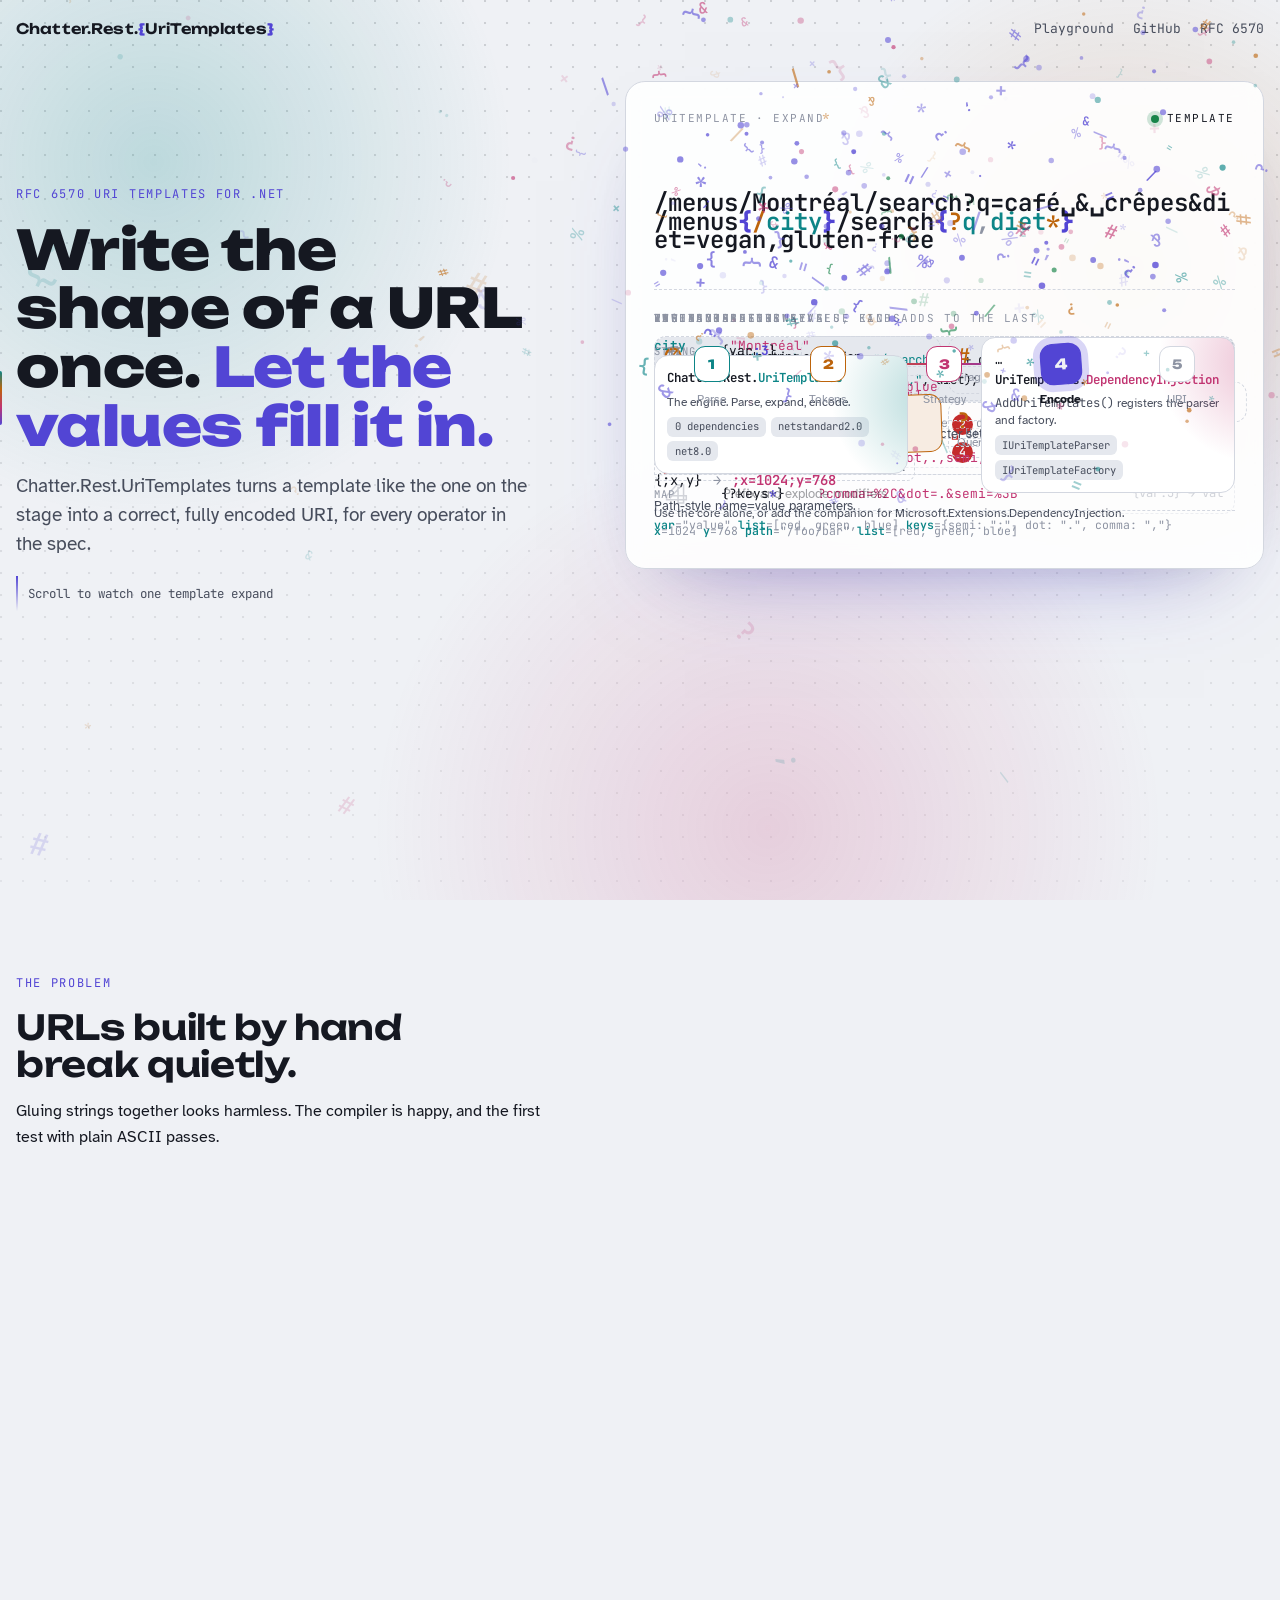
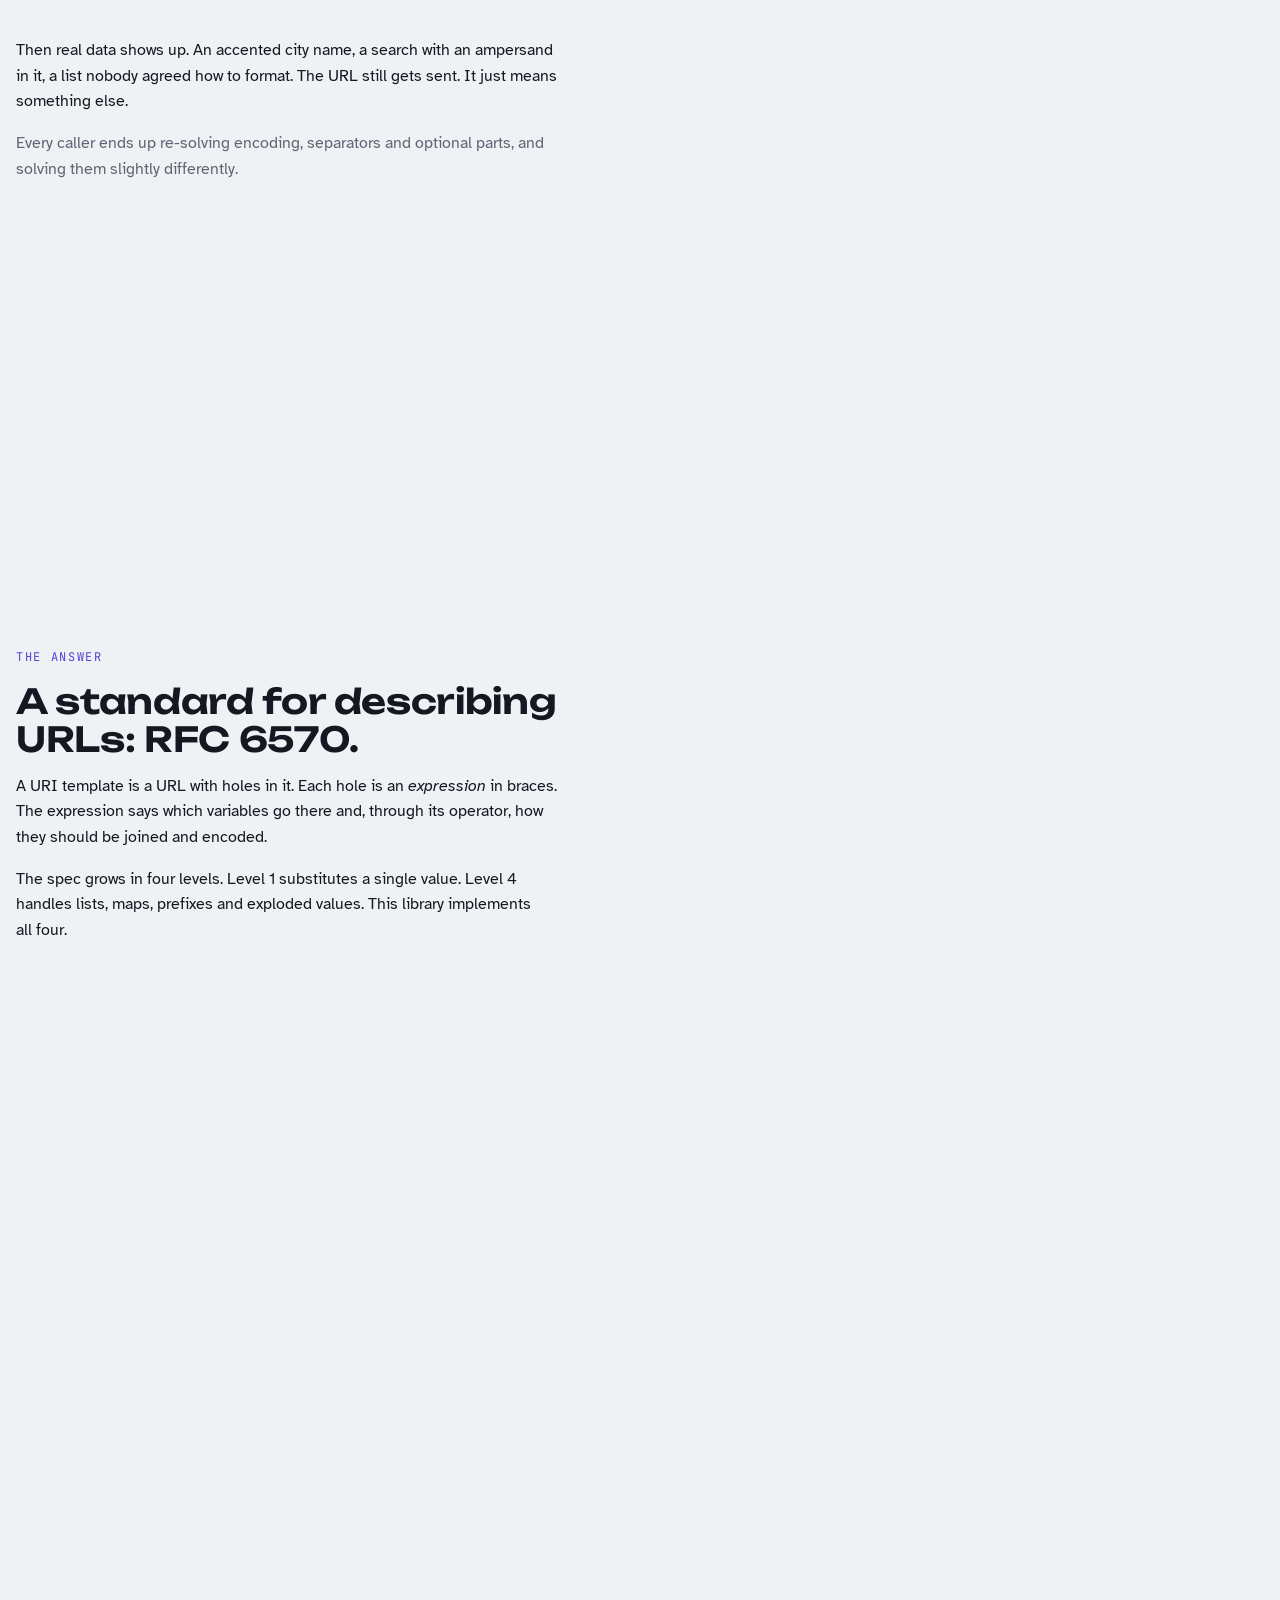
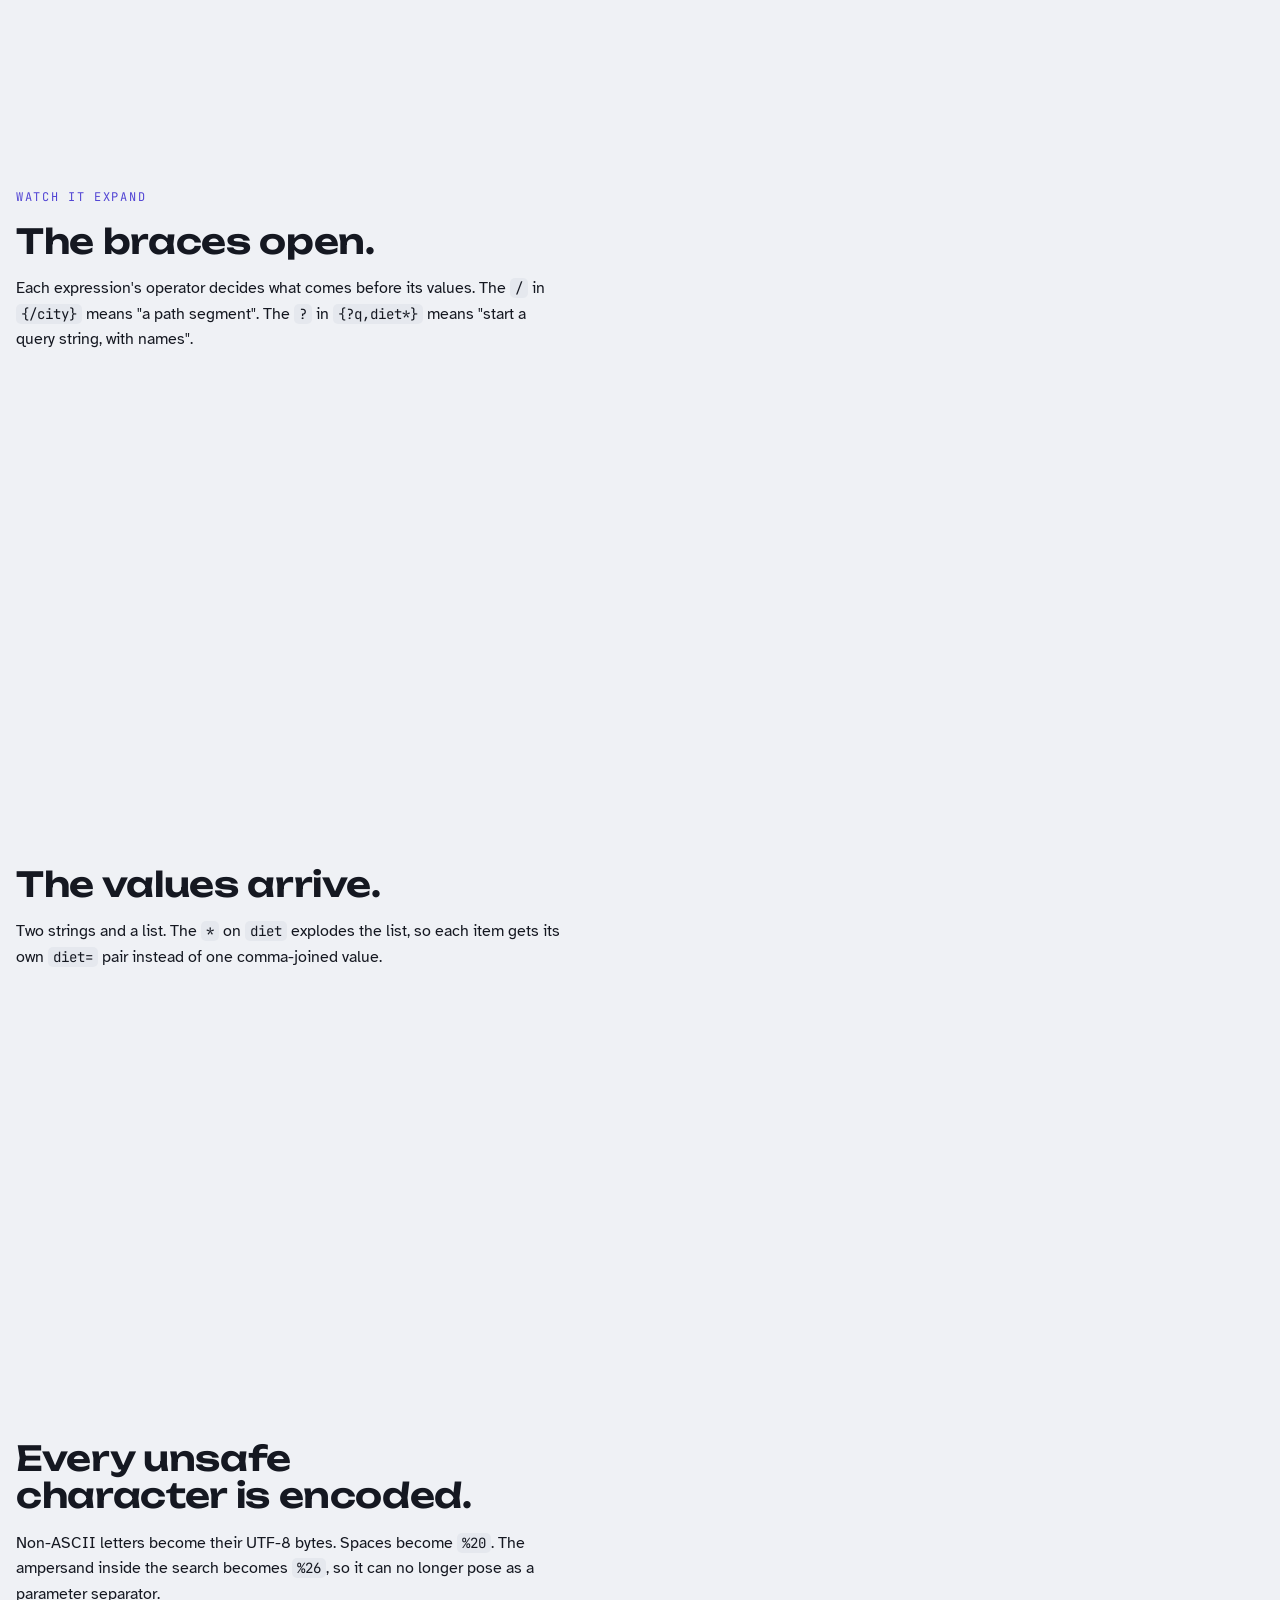
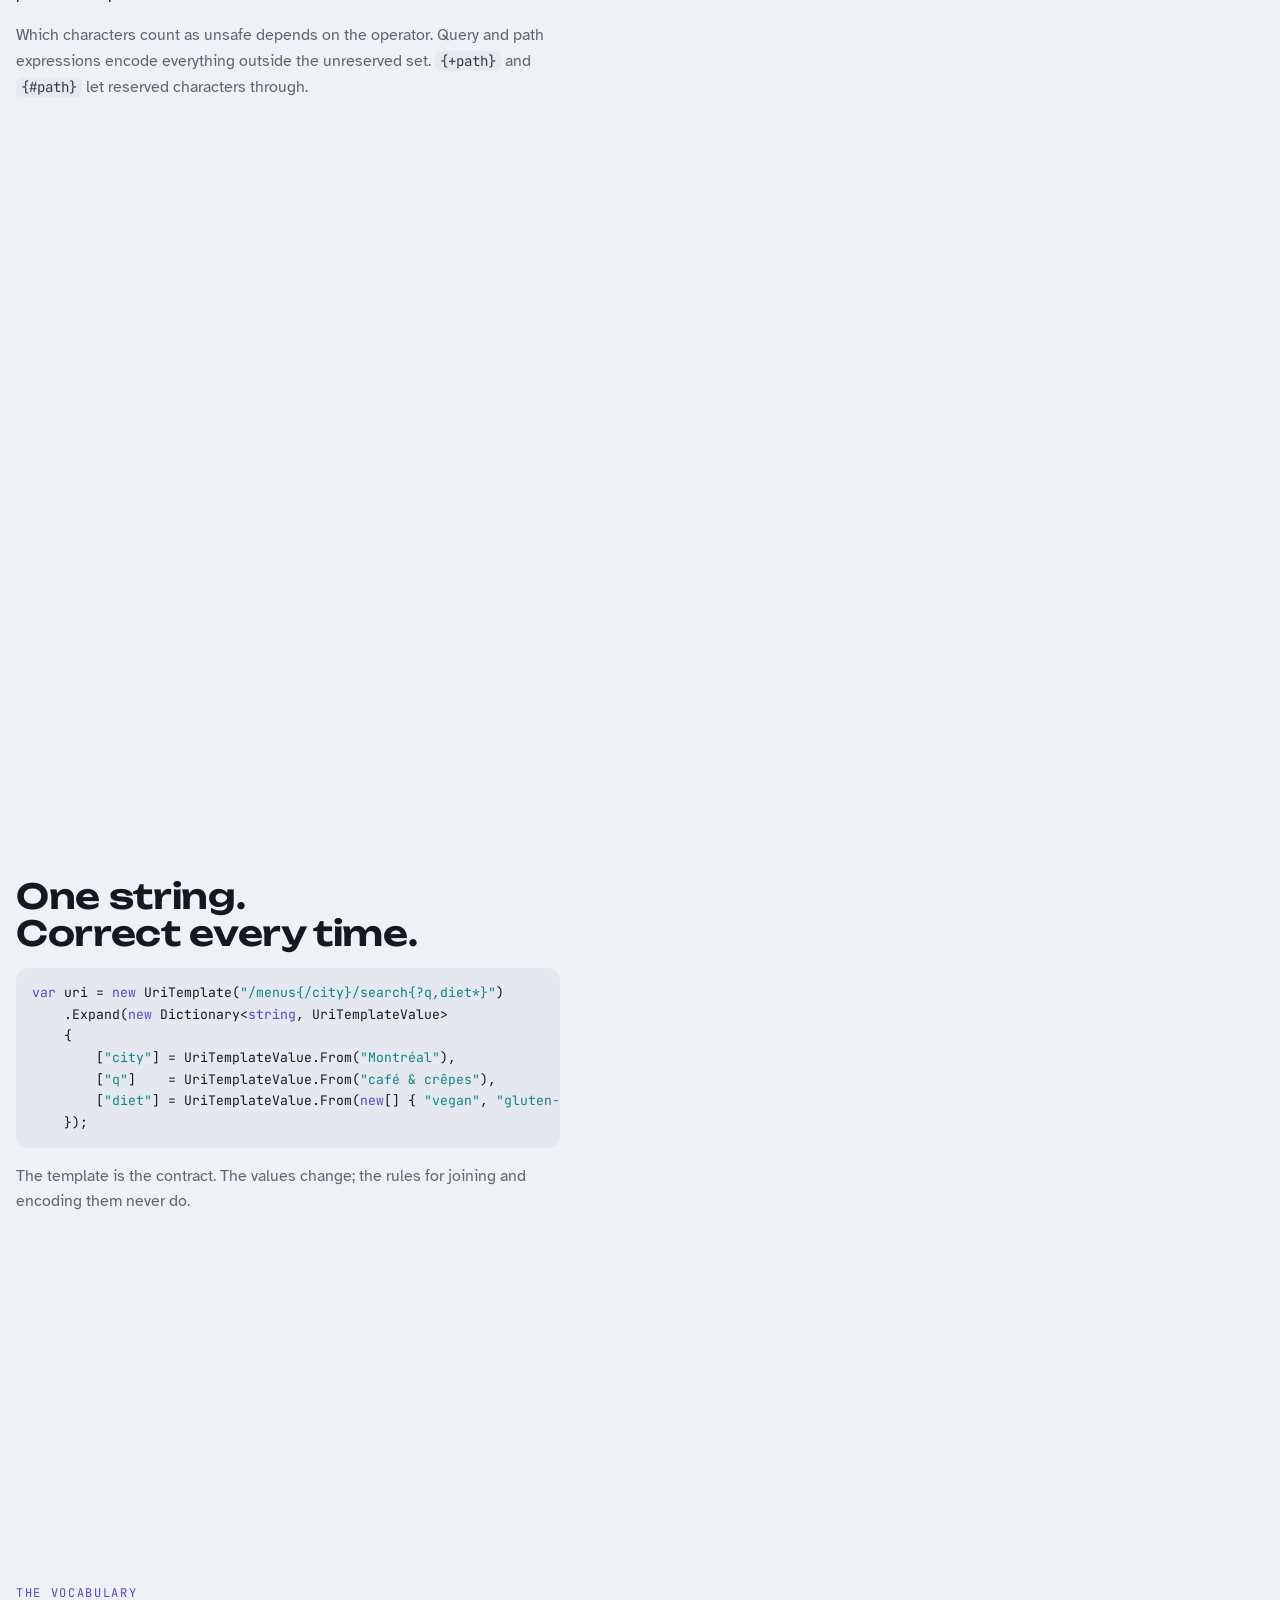
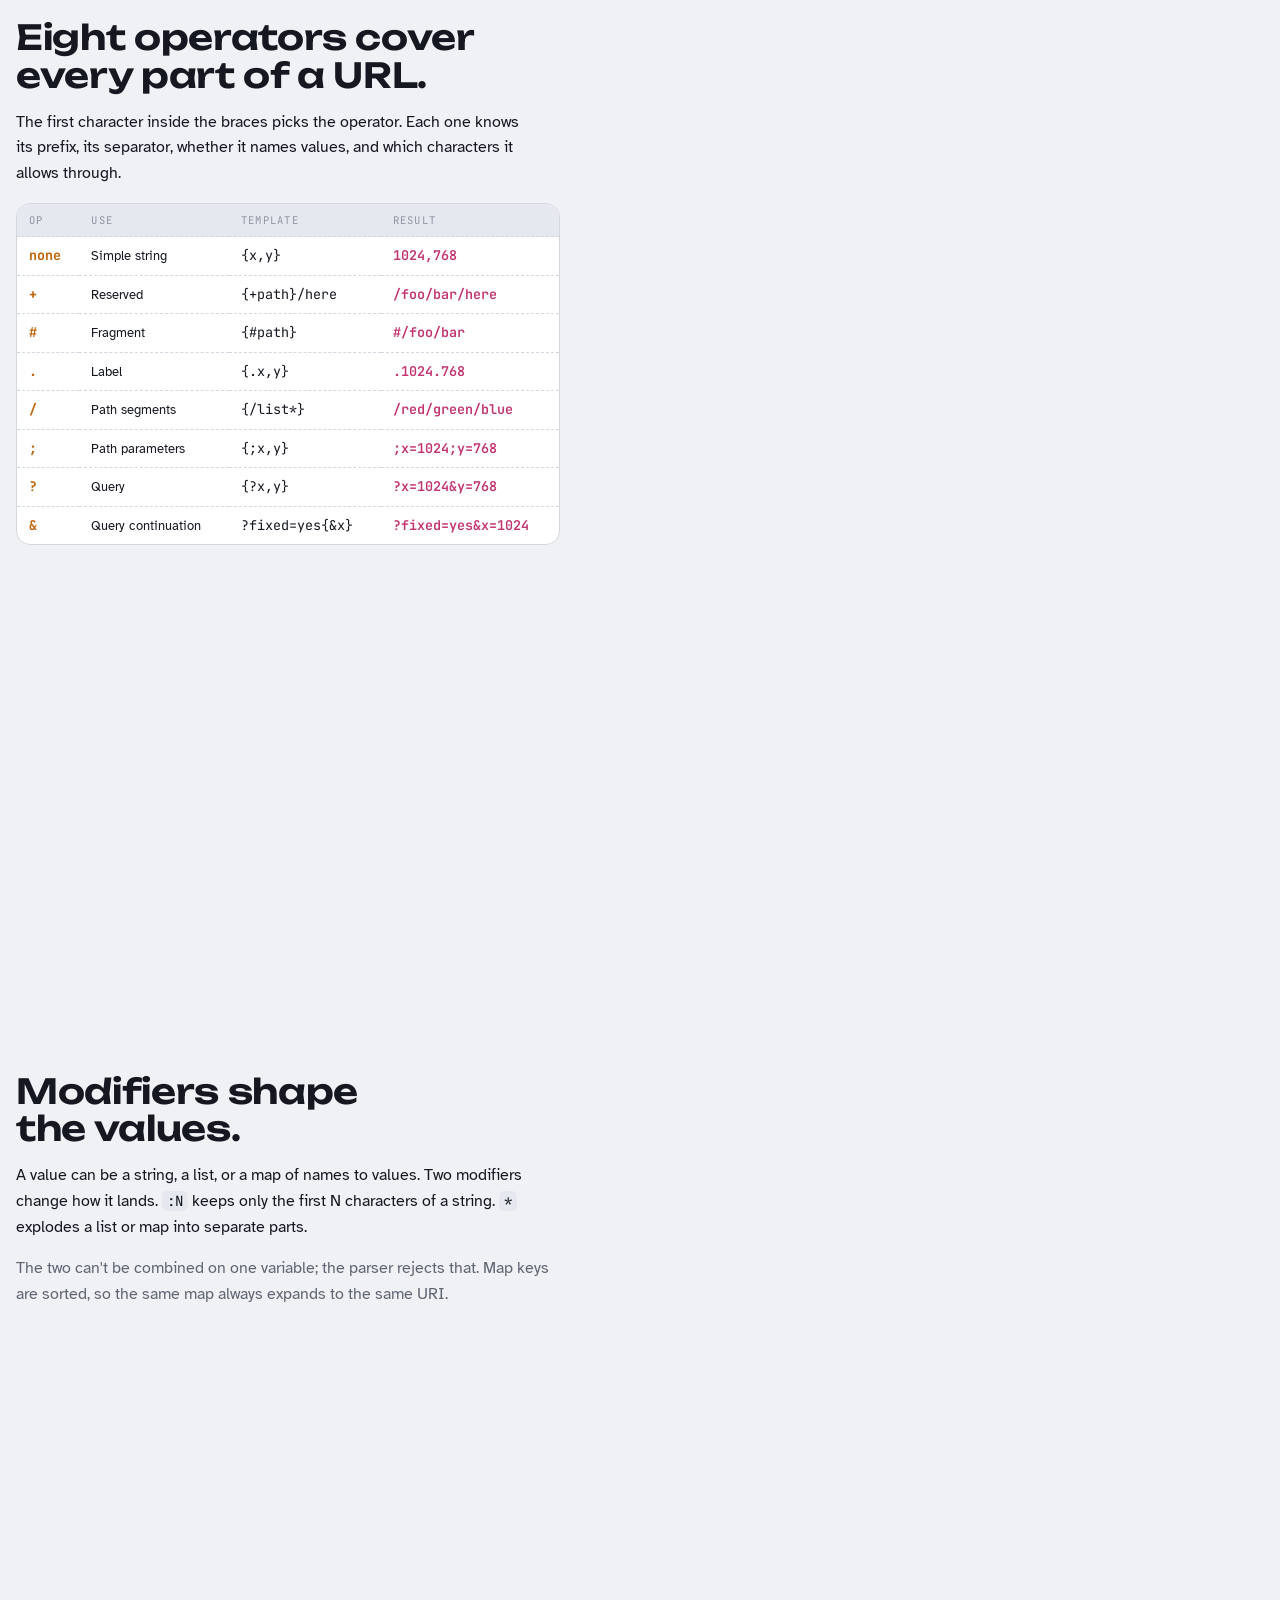
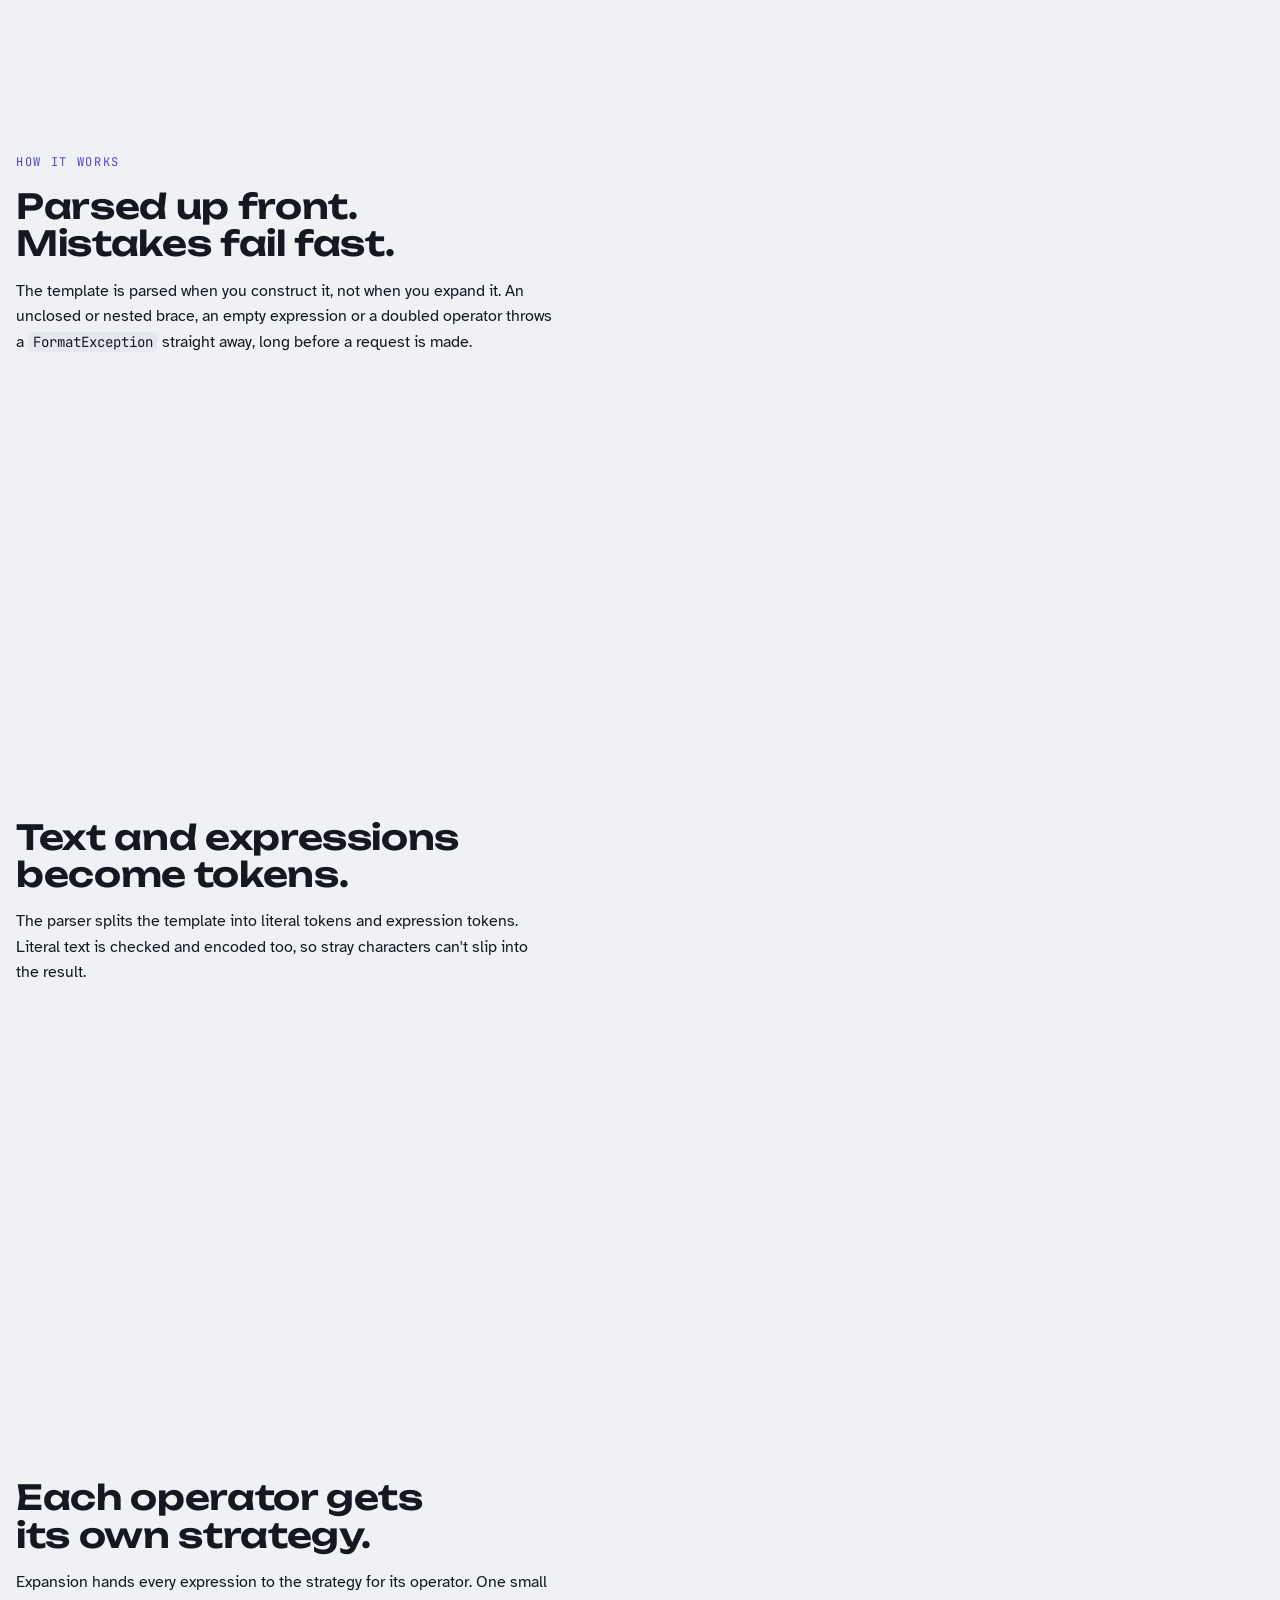
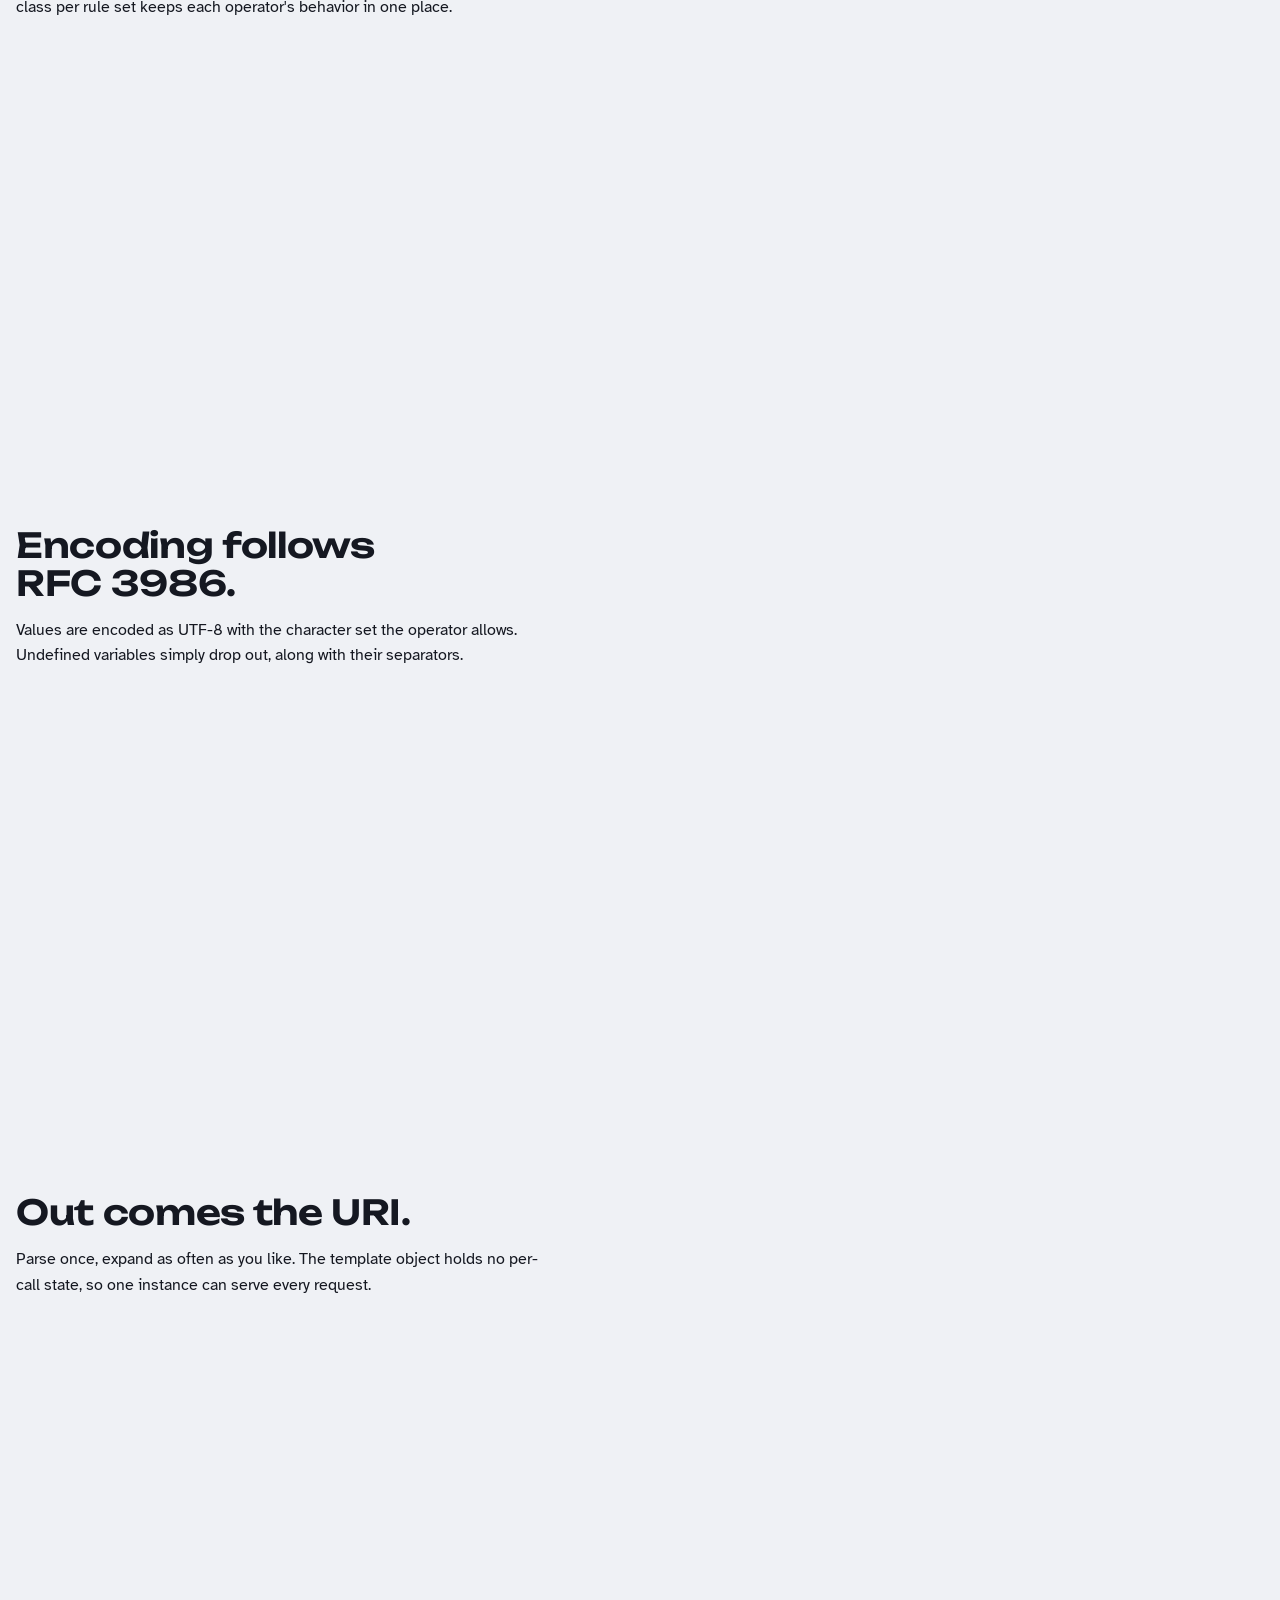
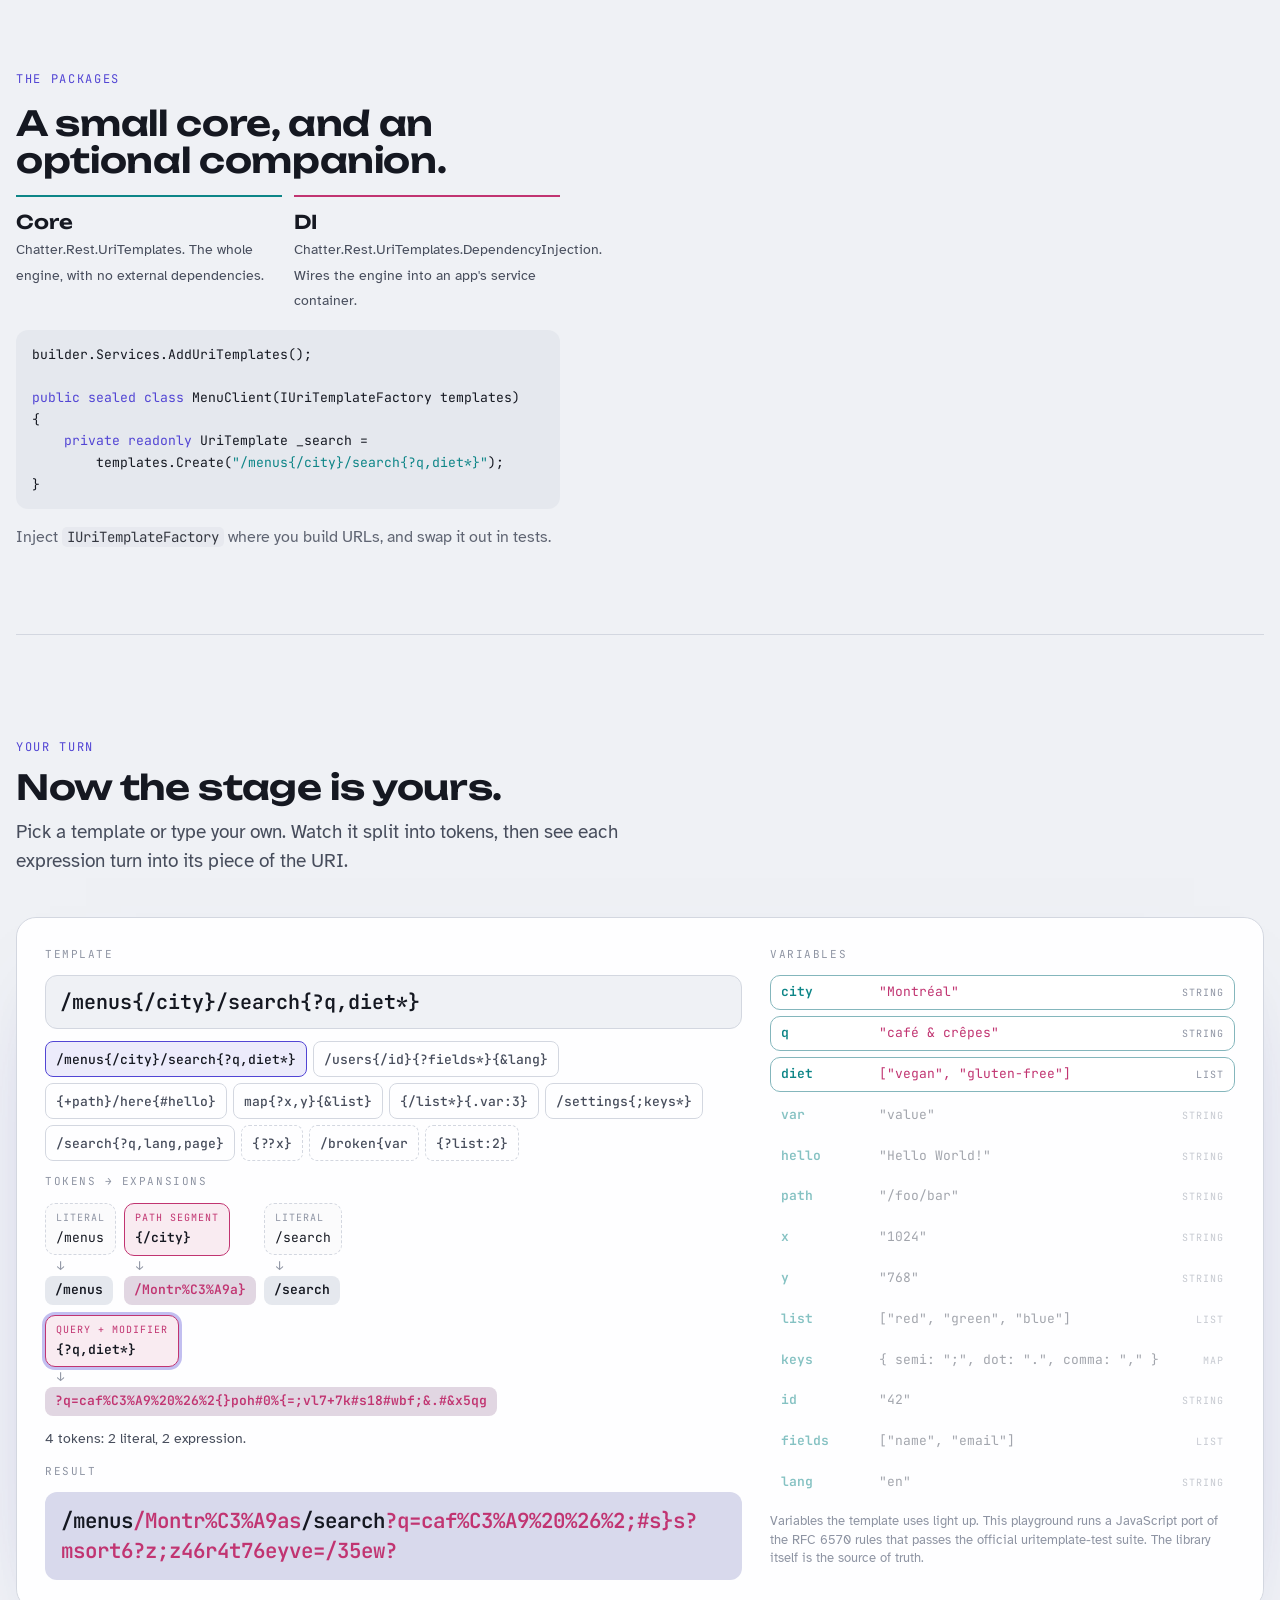
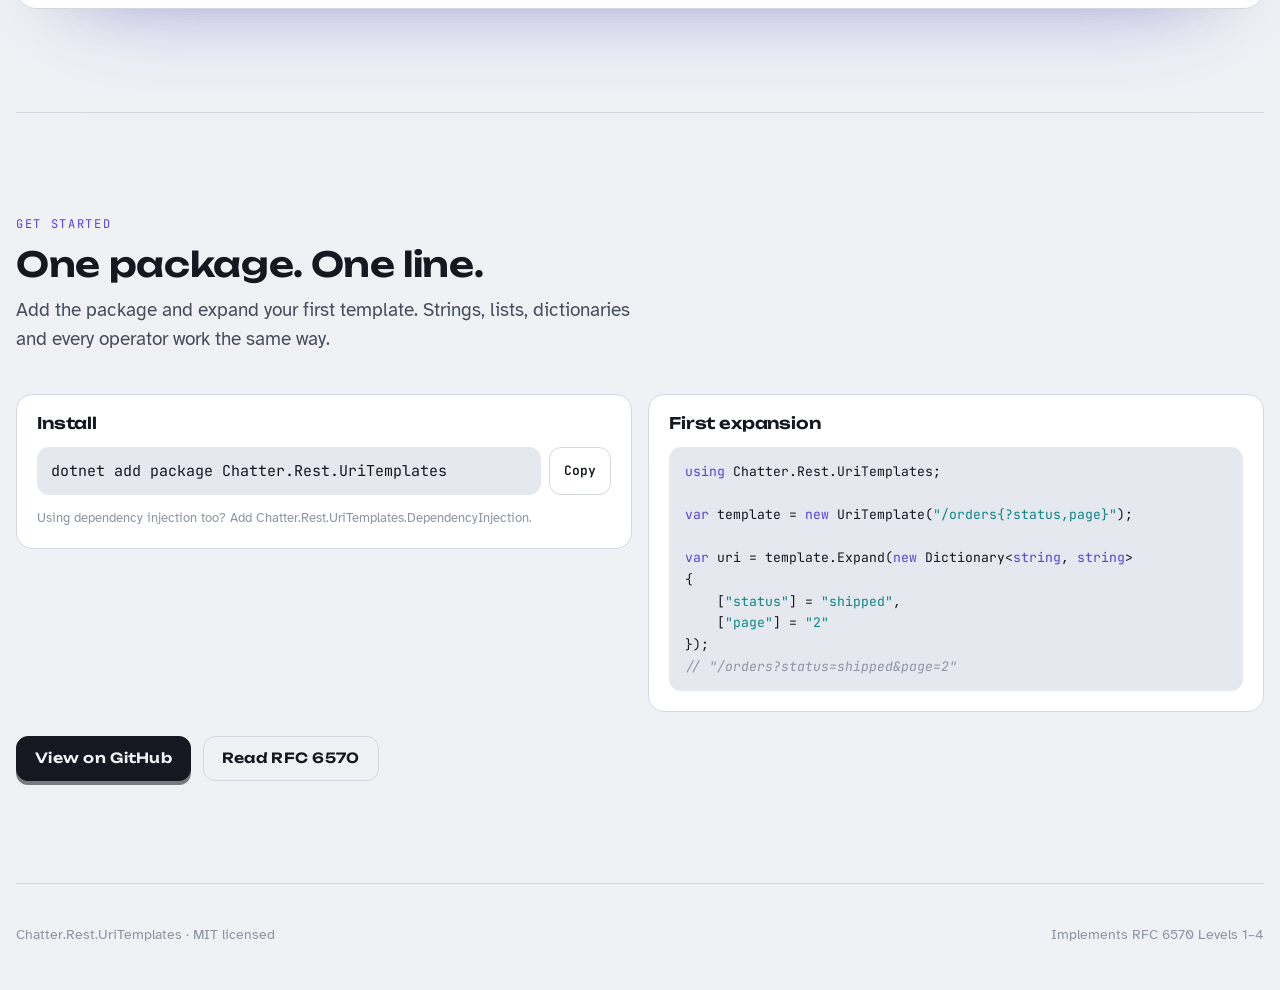
==== web/index.html @ 0e304b5c "feat(web): add project site and GitHub Pages deploy workflow Production version of The Expansion Rem" ====
<!doctype html>
<html lang="en">
<head>
<meta charset="utf-8">
<meta name="viewport" content="width=device-width, initial-scale=1, viewport-fit=cover">
<title>Chatter.Rest.UriTemplates</title>
<meta name="description" content="RFC 6570 URI Templates for .NET. Watch a URI template expand step by step, then try your own templates in the browser.">
<meta property="og:title" content="Chatter.Rest.UriTemplates">
<meta property="og:description" content="RFC 6570 URI Templates for .NET, Levels 1 to 4, with zero dependencies.">
<meta property="og:type" content="website">
<link rel="icon" href="data:image/svg+xml,%3Csvg xmlns='http://www.w3.org/2000/svg' viewBox='0 0 32 32'%3E%3Crect width='32' height='32' rx='7' fill='%23151821'/%3E%3Ctext x='16' y='22' text-anchor='middle' font-family='monospace' font-size='18' font-weight='700' fill='%238b80ff'%3E%7B%7D%3C/text%3E%3C/svg%3E">
<link rel="preconnect" href="https://fonts.googleapis.com">
<link rel="preconnect" href="https://fonts.gstatic.com" crossorigin>
<link rel="stylesheet" href="https://fonts.googleapis.com/css2?family=Unbounded:wght@400;600;800&family=Atkinson+Hyperlegible:ital,wght@0,400;0,700;1,400&family=JetBrains+Mono:wght@400;600&display=swap">
<link rel="stylesheet" href="assets/site.css">
</head>
<body>
<div class="fx fx-grid" aria-hidden="true"></div>
<div class="fx fx-glow" aria-hidden="true"></div>
<canvas class="fx" id="glyphs" aria-hidden="true"></canvas>
<div class="progress" id="progress" aria-hidden="true"></div>

<div class="shell">
  <header class="topbar">
    <span class="mark">Chatter.Rest.<b>{</b>UriTemplates<b>}</b></span>
    <nav aria-label="Project links">
      <a href="#play">Playground</a>
      <a href="https://github.com/brenpike/Chatter.Rest.UriTemplates" target="_blank" rel="noopener">GitHub</a>
      <a href="https://datatracker.ietf.org/doc/html/rfc6570" target="_blank" rel="noopener">RFC 6570</a>
    </nav>
  </header>

  <main class="layout">
    <!-- ================= STAGE ================= -->
    <div class="stage-wrap">
      <div class="stage" id="stage" data-level="0" data-node="0" aria-label="Animated URI template stage">
        <div class="stage-head">
          <span>UriTemplate · Expand</span>
          <span class="status" id="status" aria-live="polite">template</span>
        </div>

        <div class="lines">
          <div class="machine" id="machine" aria-label="/menus{/city}/search{?q,diet*}"><span class="lit">/menus</span><span class="x"><span class="br l">{</span><span class="t op">/</span><span class="t vn">city</span><span class="o sep" style="--i:0">/</span><span class="o v" style="--i:0">Montr<span class="c"><span class="r">é</span><span class="e">%C3%A9</span></span>al</span><span class="br r">}</span></span><span class="lit">/search</span><span class="x"><span class="br l">{</span><span class="t op">?</span><span class="t vn">q</span><span class="t cm">,</span><span class="t vn">diet</span><span class="t md">*</span><span class="o sep" style="--i:1">?q=</span><span class="o v" style="--i:1">caf<span class="c"><span class="r">é</span><span class="e">%C3%A9</span></span><span class="c"><span class="r">␣</span><span class="e">%20</span></span><span class="c"><span class="r">&amp;</span><span class="e">%26</span></span><span class="c"><span class="r">␣</span><span class="e">%20</span></span>cr<span class="c"><span class="r">ê</span><span class="e">%C3%AA</span></span>pes</span><span class="o sep" style="--i:2">&amp;diet=</span><span class="o v" style="--i:2">vegan</span><span class="o sep" style="--i:3">&amp;diet=</span><span class="o v" style="--i:3">gluten-free</span><span class="br r">}</span></span></div>

          <div class="naive" aria-hidden="true">/menus/Montr<mark data-n="1" data-first>é</mark>al/search?q=caf<mark data-n="1">é</mark><mark data-n="2" data-first>␣</mark><mark data-n="3" data-first>&amp;</mark><mark data-n="2">␣</mark>cr<mark data-n="1">ê</mark>pes<mark data-n="4" data-first>&amp;diet=vegan,gluten-free</mark></div>

          <div class="fail" aria-hidden="true">/menus<span class="bad">{</span>/city/search<span class="bad">{</span>?q,diet*}<span class="err">FormatException · thrown by the constructor, before any URI exists</span></div>
        </div>

        <div class="scenes">
          <div class="scene on" data-scene="legend">
            <div class="label">How to read the stage</div>
            <div class="legend">
              <span><i style="background:var(--ink)"></i>literal</span>
              <span><i style="background:var(--brace)"></i>expression</span>
              <span><i style="background:var(--op)"></i>operator</span>
              <span><i style="background:var(--var)"></i>variable</span>
              <span><i style="background:var(--val)"></i>value</span>
              <span><i style="background:var(--enc)"></i>percent-encoded</span>
            </div>
            <p class="givens" style="margin-top:.8rem">Keep scrolling. Every change on this stage is driven by the story.</p>
          </div>

          <div class="scene" data-scene="naive">
            <div class="label">The hand-built way</div>
<pre class="code"><span class="k">var</span> url = <span class="s">"/menus/"</span> + city + <span class="s">"/search?q="</span> + q
        + <span class="s">"&amp;diet="</span> + <span class="k">string</span>.Join(<span class="s">","</span>, diet);</pre>
            <ol class="bugs">
              <li><b>1</b>Non-ASCII letters go out raw</li>
              <li><b>2</b>Spaces are not legal in a URI</li>
              <li><b>3</b>The &amp; splits <code>q</code> in two</li>
              <li><b>4</b>Lists have no agreed shape</li>
            </ol>
          </div>

          <div class="scene" data-scene="levels">
            <div class="label">RFC 6570 · four levels, each adds to the last</div>
            <div class="levels">
              <div class="lv"><span class="num">1</span><span class="what">Simple string expansion</span><code>{hello} → <em>Hello%20World%21</em></code></div>
              <div class="lv"><span class="num">2</span><span class="what">Reserved and fragment</span><code>{+path} → <em>/foo/bar</em></code></div>
              <div class="lv"><span class="num">3</span><span class="what">Many variables, more operators</span><code>{?x,y} → <em>?x=1024&amp;y=768</em></code></div>
              <div class="lv"><span class="num">4</span><span class="what">Prefix and explode modifiers</span><code>{var:3} → <em>val</em></code></div>
            </div>
          </div>

          <div class="scene" data-scene="vars">
            <div class="label">Variables</div>
            <div class="vars">
              <div style="--i:0"><span class="nm">city</span><span class="vl">"Montréal"</span><span class="ty">string</span></div>
              <div style="--i:1"><span class="nm">q</span><span class="vl">"café &amp; crêpes"</span><span class="ty">string</span></div>
              <div style="--i:2"><span class="nm">diet</span><span class="vl">["vegan", "gluten-free"]</span><span class="ty">list</span></div>
            </div>
            <div class="ledger" id="ledger" aria-label="Characters that need percent-encoding">
              <span class="lg"><b>é</b>U+00E9 → <em>%C3%A9</em></span>
              <span class="lg"><b>é</b>U+00E9 → <em>%C3%A9</em></span>
              <span class="lg"><b>␣</b>U+0020 → <em>%20</em></span>
              <span class="lg"><b>&amp;</b>U+0026 → <em>%26</em></span>
              <span class="lg"><b>␣</b>U+0020 → <em>%20</em></span>
              <span class="lg"><b>ê</b>U+00EA → <em>%C3%AA</em></span>
            </div>
          </div>

          <div class="scene" data-scene="ops">
            <div class="label">Eight operators</div>
            <div class="ops" id="ops">
              <div class="opc" data-ex="{x,y}" data-res="1024,768" data-note="No operator: comma-separated, reserved characters encoded."><span class="sym">∅</span><span class="nm">Simple</span></div>
              <div class="opc" data-ex="{+path}/here" data-res="/foo/bar/here" data-note="Reserved characters like / pass through untouched."><span class="sym">+</span><span class="nm">Reserved</span></div>
              <div class="opc" data-ex="{#path}" data-res="#/foo/bar" data-note="Like reserved, with a leading #."><span class="sym">#</span><span class="nm">Fragment</span></div>
              <div class="opc" data-ex="{.x,y}" data-res=".1024.768" data-note="Dot-prefixed labels, as in domain names or file extensions."><span class="sym">.</span><span class="nm">Label</span></div>
              <div class="opc" data-ex="{/list*}" data-res="/red/green/blue" data-note="One path segment per value."><span class="sym">/</span><span class="nm">Path</span></div>
              <div class="opc" data-ex="{;x,y}" data-res=";x=1024;y=768" data-note="Path-style name=value parameters."><span class="sym">;</span><span class="nm">Params</span></div>
              <div class="opc" data-ex="{?x,y}" data-res="?x=1024&amp;y=768" data-note="Starts a form-style query string."><span class="sym">?</span><span class="nm">Query</span></div>
              <div class="opc" data-ex="?fixed=yes{&amp;x}" data-res="?fixed=yes&amp;x=1024" data-note="Continues a query that already exists."><span class="sym">&amp;</span><span class="nm">Continue</span></div>
            </div>
            <div class="op-detail" id="opDetail"><code>{x,y}</code><span class="arrow">→</span><span class="res">1024,768</span><span class="note">No operator: comma-separated, reserved characters encoded.</span></div>
            <p class="givens"><b>x</b>=1024 <b>y</b>=768 <b>path</b>="/foo/bar" <b>list</b>=[red, green, blue]</p>
          </div>

          <div class="scene" data-scene="mods">
            <div class="label">Value modifiers × value kinds</div>
            <div class="mods">
              <div style="--i:0"><span class="ty">string</span><code>{var<i>:3</i>}</code><span class="res">val</span></div>
              <div style="--i:1"><span class="ty">list</span><code>{/list}</code><span class="res">/red,green,blue</span></div>
              <div style="--i:2"><span class="ty">list</span><code>{/list<i>*</i>}</code><span class="res">/red/green/blue</span></div>
              <div style="--i:3"><span class="ty">map</span><code>{keys}</code><span class="res">comma,%2C,dot,.,semi,%3B</span></div>
              <div style="--i:4"><span class="ty">map</span><code>{?keys<i>*</i>}</code><span class="res">?comma=%2C&amp;dot=.&amp;semi=%3B</span></div>
            </div>
            <p class="givens"><b>var</b>="value" <b>list</b>=[red, green, blue] <b>keys</b>={semi: ";", dot: ".", comma: ","}</p>
          </div>

          <div class="scene" data-scene="pipe">
            <div class="label">Inside the engine</div>
            <div class="pipe" id="pipe">
              <div class="track"><div class="fill"></div><div class="packet"></div></div>
              <div class="node" data-cap="The template string is parsed once, when the &lt;code&gt;UriTemplate&lt;/code&gt; is built. A malformed template throws right there."><i>1</i><span>Parse</span></div>
              <div class="node" data-cap="Parsing yields a list of tokens: literal text, and expressions that hold an operator and variable specs."><i>2</i><span>Tokens</span></div>
              <div class="node" data-cap="Each operator has its own strategy that knows its prefix, separator and naming rules."><i>3</i><span>Strategy</span></div>
              <div class="node" data-cap="Values are UTF-8 percent-encoded with the character set that operator allows."><i>4</i><span>Encode</span></div>
              <div class="node" data-cap="The pieces join into one URI string. Same template, same values, same result."><i>5</i><span>URI</span></div>
            </div>
            <p class="pipe-cap" id="pipeCap">The template string is parsed once, when the <code>UriTemplate</code> is built. A malformed template throws right there.</p>
          </div>

          <div class="scene" data-scene="pkgs">
            <div class="label">Two packages</div>
            <div class="pkgs">
              <div class="pkg a">
                <h4>Chatter.Rest.<b>UriTemplates</b></h4>
                <p>The engine. Parse, expand, encode.</p>
                <div class="chips"><span class="chip">0 dependencies</span><span class="chip">netstandard2.0</span><span class="chip">net8.0</span></div>
              </div>
              <svg class="link" viewBox="0 0 54 20" aria-hidden="true"><path d="M52 10 H6"/><polygon points="0,10 9,5 9,15"/></svg>
              <div class="pkg b">
                <h4>…UriTemplates.<b>DependencyInjection</b></h4>
                <p><code>AddUriTemplates()</code> registers the parser and factory.</p>
                <div class="chips"><span class="chip">IUriTemplateParser</span><span class="chip">IUriTemplateFactory</span></div>
              </div>
            </div>
            <p class="pkg-foot">Use the core alone, or add the companion for Microsoft.Extensions.DependencyInjection.</p>
          </div>
        </div>
      </div>
    </div>

    <!-- ================= STORY ================= -->
    <div class="story">
      <section class="chapter" aria-labelledby="h-hero">
        <div class="beat" data-scene="legend" data-phase="tpl" data-status="template">
          <p class="eyebrow">RFC 6570 URI Templates for .NET</p>
          <h1 id="h-hero">Write the shape of a URL once. <em>Let the values fill it in.</em></h1>
          <p class="lede">Chatter.Rest.UriTemplates turns a template like the one on the stage into a correct, fully encoded URI, for every operator in the spec.</p>
          <p class="scroll-cue"><span aria-hidden="true"></span>Scroll to watch one template expand</p>
        </div>
      </section>

      <section class="chapter" aria-labelledby="h-problem">
        <div class="beat" data-scene="naive" data-phase="naive" data-status="string concatenation">
          <p class="eyebrow">The problem</p>
          <h2 id="h-problem">URLs built by hand break quietly.</h2>
          <p>Gluing strings together looks harmless. The compiler is happy, and the first test with plain ASCII passes.</p>
        </div>
        <div class="beat" data-scene="naive" data-phase="naive" data-marks="1" data-status="4 bugs, 0 errors">
          <p>Then real data shows up. An accented city name, a search with an ampersand in it, a list nobody agreed how to format. The URL still gets sent. It just means something else.</p>
          <p class="muted">Every caller ends up re-solving encoding, separators and optional parts, and solving them slightly differently.</p>
        </div>
      </section>

      <section class="chapter" aria-labelledby="h-answer">
        <div class="beat long" data-scene="levels" data-phase="tpl" data-prog="level" data-status="template">
          <p class="eyebrow">The answer</p>
          <h2 id="h-answer">A standard for describing URLs: RFC 6570.</h2>
          <p>A URI template is a URL with holes in it. Each hole is an <em>expression</em> in braces. The expression says which variables go there and, through its operator, how they should be joined and encoded.</p>
          <p>The spec grows in four levels. Level 1 substitutes a single value. Level 4 handles lists, maps, prefixes and exploded values. This library implements all four.</p>
        </div>
      </section>

      <section class="chapter" aria-labelledby="h-expand">
        <div class="beat" data-scene="vars" data-phase="open" data-status="braces open">
          <p class="eyebrow">Watch it expand</p>
          <h2 id="h-expand">The braces open.</h2>
          <p>Each expression's operator decides what comes before its values. The <code>/</code> in <code>{/city}</code> means "a path segment". The <code>?</code> in <code>{?q,diet*}</code> means "start a query string, with names".</p>
        </div>
        <div class="beat" data-scene="vars" data-phase="fill" data-status="values in">
          <h2>The values arrive.</h2>
          <p>Two strings and a list. The <code>*</code> on <code>diet</code> explodes the list, so each item gets its own <code>diet=</code> pair instead of one comma-joined value.</p>
        </div>
        <div class="beat long" data-scene="vars" data-phase="encode" data-prog="enc" data-status="encoding">
          <h2>Every unsafe character is encoded.</h2>
          <p>Non-ASCII letters become their UTF-8 bytes. Spaces become <code>%20</code>. The ampersand inside the search becomes <code>%26</code>, so it can no longer pose as a parameter separator.</p>
          <p class="muted">Which characters count as unsafe depends on the operator. Query and path expressions encode everything outside the unreserved set. <code>{+path}</code> and <code>{#path}</code> let reserved characters through.</p>
        </div>
        <div class="beat" data-scene="vars" data-phase="snap" data-status="expanded">
          <h2>One string. Correct every time.</h2>
<pre class="block"><code><span class="k">var</span> uri = <span class="k">new</span> UriTemplate(<span class="s">"/menus{/city}/search{?q,diet*}"</span>)
    .Expand(<span class="k">new</span> Dictionary&lt;<span class="k">string</span>, UriTemplateValue&gt;
    {
        [<span class="s">"city"</span>] = UriTemplateValue.From(<span class="s">"Montréal"</span>),
        [<span class="s">"q"</span>]    = UriTemplateValue.From(<span class="s">"café &amp; crêpes"</span>),
        [<span class="s">"diet"</span>] = UriTemplateValue.From(<span class="k">new</span>[] { <span class="s">"vegan"</span>, <span class="s">"gluten-free"</span> })
    });</code></pre>
          <p class="muted">The template is the contract. The values change; the rules for joining and encoding them never do.</p>
        </div>
      </section>

      <section class="chapter" aria-labelledby="h-ops">
        <div class="beat long" data-scene="ops" data-phase="done" data-prog="op" data-status="expanded">
          <p class="eyebrow">The vocabulary</p>
          <h2 id="h-ops">Eight operators cover every part of a URL.</h2>
          <p>The first character inside the braces picks the operator. Each one knows its prefix, its separator, whether it names values, and which characters it allows through.</p>
          <div class="optable">
            <table>
              <thead><tr><th>Op</th><th>Use</th><th>Template</th><th>Result</th></tr></thead>
              <tbody>
                <tr><td>none</td><td>Simple string</td><td><code>{x,y}</code></td><td class="res"><code>1024,768</code></td></tr>
                <tr><td>+</td><td>Reserved</td><td><code>{+path}/here</code></td><td class="res"><code>/foo/bar/here</code></td></tr>
                <tr><td>#</td><td>Fragment</td><td><code>{#path}</code></td><td class="res"><code>#/foo/bar</code></td></tr>
                <tr><td>.</td><td>Label</td><td><code>{.x,y}</code></td><td class="res"><code>.1024.768</code></td></tr>
                <tr><td>/</td><td>Path segments</td><td><code>{/list*}</code></td><td class="res"><code>/red/green/blue</code></td></tr>
                <tr><td>;</td><td>Path parameters</td><td><code>{;x,y}</code></td><td class="res"><code>;x=1024;y=768</code></td></tr>
                <tr><td>?</td><td>Query</td><td><code>{?x,y}</code></td><td class="res"><code>?x=1024&amp;y=768</code></td></tr>
                <tr><td>&amp;</td><td>Query continuation</td><td><code>?fixed=yes{&amp;x}</code></td><td class="res"><code>?fixed=yes&amp;x=1024</code></td></tr>
              </tbody>
            </table>
          </div>
        </div>
        <div class="beat" data-scene="mods" data-phase="done" data-status="expanded">
          <h2>Modifiers shape the values.</h2>
          <p>A value can be a string, a list, or a map of names to values. Two modifiers change how it lands. <code>:N</code> keeps only the first N characters of a string. <code>*</code> explodes a list or map into separate parts.</p>
          <p class="muted">The two can't be combined on one variable; the parser rejects that. Map keys are sorted, so the same map always expands to the same URI.</p>
        </div>
      </section>

      <section class="chapter" aria-labelledby="h-engine">
        <div class="beat" data-scene="pipe" data-phase="fail" data-node="0" data-status="FormatException">
          <p class="eyebrow">How it works</p>
          <h2 id="h-engine">Parsed up front. Mistakes fail fast.</h2>
          <p>The template is parsed when you construct it, not when you expand it. An unclosed or nested brace, an empty expression or a doubled operator throws a <code>FormatException</code> straight away, long before a request is made.</p>
        </div>
        <div class="beat" data-scene="pipe" data-phase="tokens" data-node="1" data-status="tokens">
          <h2>Text and expressions become tokens.</h2>
          <p>The parser splits the template into literal tokens and expression tokens. Literal text is checked and encoded too, so stray characters can't slip into the result.</p>
        </div>
        <div class="beat" data-scene="pipe" data-phase="open" data-node="2" data-status="strategy">
          <h2>Each operator gets its own strategy.</h2>
          <p>Expansion hands every expression to the strategy for its operator. One small class per rule set keeps each operator's behavior in one place.</p>
        </div>
        <div class="beat" data-scene="pipe" data-phase="fill" data-enc="all" data-node="3" data-status="encode">
          <h2>Encoding follows RFC 3986.</h2>
          <p>Values are encoded as UTF-8 with the character set the operator allows. Undefined variables simply drop out, along with their separators.</p>
        </div>
        <div class="beat" data-scene="pipe" data-phase="snap" data-node="4" data-status="expanded">
          <h2>Out comes the URI.</h2>
          <p>Parse once, expand as often as you like. The template object holds no per-call state, so one instance can serve every request.</p>
        </div>
      </section>

      <section class="chapter" aria-labelledby="h-pkgs">
        <div class="beat" data-scene="pkgs" data-phase="done" data-status="expanded">
          <p class="eyebrow">The packages</p>
          <h2 id="h-pkgs">A small core, and an optional companion.</h2>
          <div class="facts">
            <div><b>Core</b><span>Chatter.Rest.UriTemplates. The whole engine, with no external dependencies.</span></div>
            <div><b>DI</b><span>Chatter.Rest.UriTemplates.DependencyInjection. Wires the engine into an app's service container.</span></div>
          </div>
<pre class="block"><code>builder.Services.AddUriTemplates();

<span class="k">public sealed class</span> MenuClient(IUriTemplateFactory templates)
{
    <span class="k">private readonly</span> UriTemplate _search =
        templates.Create(<span class="s">"/menus{/city}/search{?q,diet*}"</span>);
}</code></pre>
          <p class="muted">Inject <code>IUriTemplateFactory</code> where you build URLs, and swap it out in tests.</p>
        </div>
      </section>
    </div>
  </main>

  <!-- ================= FINALE ================= -->
  <div class="finale">
    <section id="play" aria-labelledby="h-play">
      <div class="sec-head">
        <p class="eyebrow">Your turn</p>
        <h2 id="h-play">Now the stage is yours.</h2>
        <p class="lede">Pick a template or type your own. Watch it split into tokens, then see each expression turn into its piece of the URI.</p>
      </div>
      <div class="play">
        <div class="play-main">
          <label for="pg-tpl">Template</label>
          <input id="pg-tpl" type="text" value="/menus{/city}/search{?q,diet*}" spellcheck="false" autocapitalize="off" autocomplete="off" autocorrect="off">
          <div class="presets" id="presets" aria-label="Try a template"></div>
          <span class="label">Tokens → expansions</span>
          <div class="slots" id="pg-slots"></div>
          <p class="pg-note" id="pg-note" aria-live="polite"></p>
          <span class="label">Result</span>
          <div class="pg-out" id="pg-out" aria-live="polite"></div>
        </div>
        <aside class="play-side" aria-label="Sample variables">
          <span class="label">Variables</span>
          <div class="varlist" id="pg-vars"></div>
          <p class="fine">Variables the template uses light up. This playground runs a JavaScript port of the RFC 6570 rules that passes the official uritemplate-test suite. The library itself is the source of truth.</p>
        </aside>
      </div>
    </section>

    <section id="start" aria-labelledby="h-start">
      <div class="sec-head">
        <p class="eyebrow">Get started</p>
        <h2 id="h-start">One package. One line.</h2>
        <p class="lede">Add the package and expand your first template. Strings, lists, dictionaries and every operator work the same way.</p>
      </div>
      <div class="start-grid">
        <div class="panel">
          <h3>Install</h3>
          <div class="install">
            <pre id="installCmd">dotnet add package Chatter.Rest.UriTemplates</pre>
            <button class="copy" id="copyBtn" type="button">Copy</button>
          </div>
          <p class="fine" id="copyMsg" aria-live="polite">Using dependency injection too? Add Chatter.Rest.UriTemplates.DependencyInjection.</p>
        </div>
        <div class="panel">
          <h3>First expansion</h3>
<pre class="block"><code><span class="k">using</span> Chatter.Rest.UriTemplates;

<span class="k">var</span> template = <span class="k">new</span> UriTemplate(<span class="s">"/orders{?status,page}"</span>);

<span class="k">var</span> uri = template.Expand(<span class="k">new</span> Dictionary&lt;<span class="k">string</span>, <span class="k">string</span>&gt;
{
    [<span class="s">"status"</span>] = <span class="s">"shipped"</span>,
    [<span class="s">"page"</span>] = <span class="s">"2"</span>
});
<span class="cmt">// "/orders?status=shipped&amp;page=2"</span></code></pre>
        </div>
      </div>
      <div class="links">
        <a class="btn" href="https://github.com/brenpike/Chatter.Rest.UriTemplates" target="_blank" rel="noopener">View on GitHub</a>
        <a class="btn ghost" href="https://datatracker.ietf.org/doc/html/rfc6570" target="_blank" rel="noopener">Read RFC 6570</a>
      </div>
    </section>
  </div>

  <footer>
    <span>Chatter.Rest.UriTemplates · MIT licensed</span>
    <span>Implements RFC 6570 Levels 1–4</span>
  </footer>
</div>
<script src="assets/uritemplate.js"></script>
<script src="assets/site.js"></script>
</body>
</html>
---- web/assets/site.css ----
/* Base reset. Keeps content clear of phone safe areas. */
:root { padding-top: env(safe-area-inset-top, 0px); padding-bottom: env(safe-area-inset-bottom, 0px); }
body { margin: 0; }
img { max-width: 100%; }
[hidden] { display: none !important; }

/* Layout: a sticky expansion stage holds one URI template while the story scrolls beside it (desktop) or under it (phone);
   the story ends by handing the visitor a full-width playground. Levels' world: four level hues, dot grid, glow, drifting glyphs. */
:root {
  --bg: #eff1f5;
  --surface: #ffffff;
  --sunk: #e5e8ee;
  --ink: #151821;
  --ink2: #474d5c;
  --mute: #8e94a3;
  --line: #d3d7e0;
  --l1: #0d8587;
  --l2: #bd640b;
  --l3: #c13471;
  --l4: #5245d4;
  --bad: #c42b2b;
  --good: #19844a;
  --shadow: rgba(21, 24, 33, .16);

  /* token roles: every part of a template has one colour across the page */
  --brace: var(--l4);
  --op: var(--l2);
  --var: var(--l1);
  --val: var(--l3);
  --enc: var(--good);

  --f-display: "Unbounded", "Arial Black", system-ui, sans-serif;
  --f-body: "Atkinson Hyperlegible", system-ui, -apple-system, "Segoe UI", Roboto, sans-serif;
  --f-mono: "JetBrains Mono", ui-monospace, "SFMono-Regular", Menlo, Consolas, monospace;

  --step--1: .8125rem;
  --step-0: 1rem;
  --step-1: 1.1875rem;
  --step-2: clamp(1.45rem, 1.05rem + 1.6vw, 2.15rem);
  --step-3: clamp(1.9rem, 1.1rem + 3.2vw, 3.4rem);
  --ease: cubic-bezier(.2, .8, .2, 1);
  --spring: cubic-bezier(.3, 1.6, .5, 1);
}
@media (prefers-color-scheme: dark) {
  :root:not([data-theme="light"]) {
    --bg: #0d0f14; --surface: #161a22; --sunk: #1e222c; --ink: #eceef3; --ink2: #b3b8c5;
    --mute: #727a8c; --line: #2a2f3b; --l1: #3fc9c6; --l2: #f2a44f; --l3: #f06aa6; --l4: #978fff;
    --bad: #ff6b6b; --good: #4fd18b; --shadow: rgba(0, 0, 0, .55);
    color-scheme: dark;
  }
}
:root[data-theme="dark"] {
  --bg: #0d0f14; --surface: #161a22; --sunk: #1e222c; --ink: #eceef3; --ink2: #b3b8c5;
  --mute: #727a8c; --line: #2a2f3b; --l1: #3fc9c6; --l2: #f2a44f; --l3: #f06aa6; --l4: #978fff;
  --bad: #ff6b6b; --good: #4fd18b; --shadow: rgba(0, 0, 0, .55);
  color-scheme: dark;
}

* { box-sizing: border-box; }
html { background: var(--bg); scroll-behavior: smooth; overflow-x: clip; }
body {
  background: var(--bg);
  color: var(--ink);
  font-family: var(--f-body);
  font-size: var(--step-0);
  line-height: 1.6;
  overflow-x: clip;
}
body::before {
  content: ""; position: fixed; inset: 0 0 auto; height: env(safe-area-inset-top, 0px);
  z-index: 30; background: var(--bg);
}
a { color: inherit; }
:focus-visible { outline: 3px solid var(--l4); outline-offset: 3px; border-radius: 6px; }
code, pre, kbd { font-family: var(--f-mono); }

/* ---------- ambient layers ---------- */
.fx { position: fixed; inset: 0; pointer-events: none; z-index: 0; }
.fx-grid {
  background-image: radial-gradient(circle at 1px 1px, color-mix(in srgb, var(--ink) 16%, transparent) 1px, transparent 1.6px);
  background-size: 22px 22px;
  mask-image: linear-gradient(to bottom, #000 0%, rgba(0,0,0,.35) 100%);
}
.fx-glow {
  background:
    radial-gradient(40vmax 40vmax at 12% 18%, color-mix(in srgb, var(--l1) 22%, transparent), transparent 70%),
    radial-gradient(36vmax 36vmax at 88% 30%, color-mix(in srgb, var(--l2) 18%, transparent), transparent 70%),
    radial-gradient(44vmax 44vmax at 60% 92%, color-mix(in srgb, var(--l3) 18%, transparent), transparent 70%);
  animation: drift 22s ease-in-out infinite alternate;
}
@keyframes drift { to { transform: translate3d(-3vw, 2vh, 0) scale(1.08); } }
#glyphs { width: 100%; height: 100%; }

.progress {
  position: fixed; left: 0; right: 0; top: env(safe-area-inset-top, 0px); height: 4px; z-index: 40;
  background: linear-gradient(90deg, var(--l1), var(--l2), var(--l3), var(--l4));
  transform-origin: 0 50%; transform: scaleX(var(--p, 0));
}

.shell {
  position: relative; z-index: 1;
  padding-left: max(16px, env(safe-area-inset-left, 0px));
  padding-right: max(16px, env(safe-area-inset-right, 0px));
}

.topbar {
  max-width: 1320px; margin: 0 auto;
  display: flex; align-items: center; justify-content: space-between; gap: 1rem; flex-wrap: wrap;
  padding-block: 1.1rem;
  font-family: var(--f-mono); font-size: var(--step--1); color: var(--ink2);
}
.topbar .mark { color: var(--ink); font-family: var(--f-display); font-weight: 600; font-size: .9rem; letter-spacing: .01em; }
.topbar .mark b { color: var(--brace); font-weight: 800; }
.topbar nav { display: flex; gap: 1.2rem; }
.topbar a { color: var(--ink2); text-decoration: none; }
.topbar a:hover { color: var(--ink); }

.layout {
  max-width: 1320px; margin: 0 auto;
  display: grid;
  grid-template-columns: minmax(0, 0.92fr) minmax(0, 1.08fr);
  gap: clamp(2rem, 5vw, 5rem);
}
.story { grid-column: 1; grid-row: 1; min-width: 0; }
.stage-wrap {
  grid-column: 2; grid-row: 1; align-self: start;
  position: sticky; top: calc(env(safe-area-inset-top, 0px) + 9vh);
  min-width: 0;
}

/* ---------- STAGE ---------- */
.stage {
  position: relative;
  background: color-mix(in srgb, var(--surface) 88%, transparent);
  border: 1px solid var(--line);
  border-radius: 20px;
  padding: clamp(14px, 2.2vw, 28px);
  box-shadow: 0 30px 60px -40px var(--shadow), 0 40px 100px -60px color-mix(in srgb, var(--brace) 55%, transparent);
  backdrop-filter: blur(10px);
  -webkit-backdrop-filter: blur(10px);
  display: grid; gap: clamp(12px, 2vw, 22px);
}

.stage-head {
  display: flex; justify-content: space-between; align-items: center; gap: .75rem;
  font-family: var(--f-mono); font-size: .6875rem; letter-spacing: .14em; text-transform: uppercase; color: var(--mute);
}
.stage-head .status { color: var(--ink); display: inline-flex; align-items: center; gap: .5rem; }
.stage-head .status::before {
  content: ""; width: 8px; height: 8px; border-radius: 50%; background: var(--enc);
  box-shadow: 0 0 0 4px color-mix(in srgb, var(--enc) 20%, transparent);
  animation: blink 2.4s ease-in-out infinite;
}
@keyframes blink { 50% { opacity: .35; } }

.lines { display: grid; min-height: 4.6em; font-family: var(--f-mono); font-weight: 600; font-size: clamp(.9rem, .55rem + 1.2vw, 1.5rem); line-height: 1.55; }
.lines > * {
  grid-area: 1 / 1; align-self: center;
  transition: opacity .5s var(--ease), transform .6s var(--ease), visibility .5s;
}
.lines > :not(.machine) { opacity: 0; visibility: hidden; transform: translateY(8px); }
.stage.is-naive .machine, .stage.is-fail .machine { opacity: 0; visibility: hidden; transform: translateY(-8px); }
.stage.is-naive .naive, .stage.is-fail .fail { opacity: 1; visibility: visible; transform: none; }

/* the machine line: every piece is a flex item so the URI wraps between pieces */
.machine { display: flex; flex-wrap: wrap; align-items: baseline; padding-top: 1.1em; }
.machine > *, .machine .x > * { display: inline-block; white-space: pre; overflow: hidden; vertical-align: baseline; }
.machine .x { display: contents; }
.lit { color: var(--ink); transition: color .4s, box-shadow .4s; }
.br { color: var(--brace); font-weight: 800; max-width: 1.2ch; transition: max-width .55s var(--ease), margin .55s var(--ease), opacity .4s, text-shadow .4s; }
.op, .md, .sep { color: var(--op); }
.vn { color: var(--var); }
.cm { color: var(--mute); }
.v { color: var(--val); }
.t { max-width: 8ch; transition: max-width .55s var(--ease), opacity .35s; }
.o { max-width: 0; opacity: 0; transition: max-width .7s var(--ease), opacity .45s, transform .7s var(--spring), filter .7s; }
.o.v { display: inline-flex !important; transform: translateY(-1.1em) scale(1.3); filter: blur(5px); }
.c { display: inline-flex; }
.c .r, .c .e { display: inline-block; overflow: hidden; white-space: pre; transition: max-width .45s var(--ease), opacity .3s, color .3s; }
.c .r { max-width: 1.1ch; color: var(--bad); }
.c .e { max-width: 0; opacity: 0; color: var(--enc); }
.c.on .r { max-width: 0; opacity: 0; }
.c.on .e { max-width: 6.4ch; opacity: 1; }
.c.on.fresh .e { animation: zap .7s var(--ease); }
@keyframes zap { 0% { background: color-mix(in srgb, var(--enc) 40%, transparent); transform: scale(1.25); } 100% { background: transparent; transform: none; } }

/* phase: braces open */
.stage.is-open .br.l { margin-right: .5ch; text-shadow: 0 0 18px var(--brace); }
.stage.is-open .br.r { margin-left: .5ch; text-shadow: 0 0 18px var(--brace); }
.stage.is-open:not(.is-filled) .op { animation: pulse 1.6s ease-in-out infinite; }
@keyframes pulse { 50% { text-shadow: 0 0 14px var(--op); } }
/* phase: values in */
.stage.is-filled .t { max-width: 0; opacity: 0; }
.stage.is-filled .o { max-width: 40ch; opacity: 1; transform: none; filter: none; transition-delay: calc(var(--i, 0) * 110ms + 120ms); }
/* phase: snap together */
.stage.is-snapped .br { max-width: 0; opacity: 0; margin: 0; }
.stage.flash .machine { animation: snap .9s var(--ease); }
@keyframes snap { 0% { transform: scale(1.05); filter: brightness(1.5) saturate(1.4); } 100% { transform: none; filter: none; } }
.stage.is-done .lit, .stage.is-done .sep { color: var(--ink); }
/* phase: tokens */
.stage.is-tokens .lit { box-shadow: inset 0 -2px 0 var(--mute); position: relative; }
.stage.is-tokens .x > .br, .stage.is-tokens .x > .t { background: color-mix(in srgb, var(--brace) 14%, transparent); }
.machine .lit::before, .machine .br.l::before {
  position: absolute; top: -.1em; font-size: .5em; font-weight: 400; letter-spacing: .1em; text-transform: uppercase;
  color: var(--mute); opacity: 0; transition: opacity .4s;
}
.machine .lit { position: relative; overflow: visible; }
.machine .br.l { position: relative; overflow: visible; }
.machine .lit::before { content: "literal"; left: 0; top: -1.15em; }
.machine .br.l::before { content: "expression"; left: 0; top: -1.15em; color: var(--brace); }
.stage.is-tokens .machine .lit::before, .stage.is-tokens .machine .br.l::before { opacity: 1; }

.naive { color: var(--ink); word-break: break-all; padding-top: 1.1em; }
.naive mark { background: none; color: inherit; transition: color .4s, box-shadow .4s; position: relative; }
.stage.is-marks .naive mark { color: var(--bad); box-shadow: inset 0 -2px 0 var(--bad); }
.stage.is-marks .naive mark[data-first]::after {
  content: attr(data-n); position: absolute; top: -1.05em; left: 50%; transform: translateX(-50%);
  font-size: .55em; font-weight: 700; color: var(--bg); background: var(--bad);
  width: 1.5em; height: 1.5em; line-height: 1.5em; text-align: center; border-radius: 50%;
}
.fail { padding-top: 1.1em; }
.fail .bad { color: var(--bad); text-decoration: wavy underline var(--bad); text-underline-offset: 6px; }
.fail .err { display: block; margin-top: .6em; font-size: .6em; font-weight: 400; color: var(--bad); letter-spacing: .02em; }
.stage.is-fail .fail .bad { animation: shake .5s 2; display: inline-block; }
@keyframes shake { 25% { transform: translateX(-3px); } 75% { transform: translateX(3px); } }

/* ---------- STAGE SCENES ---------- */
.scenes { display: grid; border-top: 1px dashed var(--line); padding-top: clamp(12px, 2vw, 20px); font-size: .9rem; }
.scene {
  grid-area: 1 / 1; opacity: 0; visibility: hidden; transform: translateY(10px);
  transition: opacity .5s var(--ease), transform .6s var(--ease), visibility .5s; min-width: 0;
}
.scene.on { opacity: 1; visibility: visible; transform: none; }
.label { font-family: var(--f-mono); font-size: .6875rem; letter-spacing: .14em; text-transform: uppercase; color: var(--mute); }

.legend { display: flex; flex-wrap: wrap; gap: .5rem; font-family: var(--f-mono); font-size: .78rem; margin-top: .6rem; }
.legend span { display: inline-flex; align-items: center; gap: .45rem; padding: 3px 9px 3px 6px; border-radius: 99px; border: 1px solid var(--line); background: var(--surface); color: var(--ink2); }
.legend i { width: .7rem; height: .7rem; border-radius: 50%; display: inline-block; }

.code {
  margin: .6rem 0 0; padding: .8rem 1rem; background: var(--sunk); border-radius: 12px;
  font-size: .78rem; line-height: 1.6; overflow-x: auto; white-space: pre;
}
.k { color: var(--l4); } .s { color: var(--l1); } .cmt { color: var(--mute); font-style: italic; } .n { color: var(--l2); }

.bugs { list-style: none; margin: .7rem 0 0; padding: 0; display: grid; grid-template-columns: repeat(2, minmax(0, 1fr)); gap: .4rem .9rem; font-size: .82rem; color: var(--ink2); }
.bugs li { display: flex; gap: .5rem; align-items: baseline; opacity: .35; transition: opacity .4s; }
.stage.is-marks .bugs li { opacity: 1; }
.bugs b { flex: none; width: 1.35rem; height: 1.35rem; border-radius: 50%; background: var(--bad); color: var(--bg); font-family: var(--f-mono); font-size: .72rem; display: grid; place-items: center; }

.levels { display: grid; gap: .35rem; margin-top: .55rem; }
.lv {
  --hue: var(--mute);
  display: grid; grid-template-columns: 2.8rem minmax(0, 1fr) auto; gap: .8rem; align-items: center;
  padding: .45rem .7rem; border-radius: 12px; border: 1.5px dashed var(--line);
  opacity: .4; transition: opacity .45s, background .45s, border-color .45s, transform .5s var(--spring);
}
.lv:nth-child(1) { --lh: var(--l1); } .lv:nth-child(2) { --lh: var(--l2); } .lv:nth-child(3) { --lh: var(--l3); } .lv:nth-child(4) { --lh: var(--l4); }
.lv .num {
  font-family: var(--f-display); font-weight: 800; font-size: 1.5rem; line-height: 1;
  color: transparent; -webkit-text-stroke: 1.5px var(--hue);
  background: linear-gradient(var(--hue), var(--hue)) no-repeat 0 100% / 100% 0%;
  -webkit-background-clip: text; background-clip: text;
  transition: background-size .8s cubic-bezier(.6,0,.2,1), -webkit-text-stroke-color .5s;
}
.lv .what { font-size: .84rem; }
.lv code { font-size: .76rem; color: var(--mute); white-space: nowrap; }
.lv code em { font-style: normal; color: var(--hue); }
.stage[data-level="1"] .lv:nth-child(-n+1),
.stage[data-level="2"] .lv:nth-child(-n+2),
.stage[data-level="3"] .lv:nth-child(-n+3),
.stage[data-level="4"] .lv:nth-child(-n+4) { opacity: 1; --hue: var(--lh); border-style: solid; border-color: color-mix(in srgb, var(--lh) 40%, var(--line)); }
.stage[data-level="1"] .lv:nth-child(-n+1) .num,
.stage[data-level="2"] .lv:nth-child(-n+2) .num,
.stage[data-level="3"] .lv:nth-child(-n+3) .num,
.stage[data-level="4"] .lv:nth-child(-n+4) .num { background-size: 100% 100%; }
.stage[data-level="1"] .lv:nth-child(1), .stage[data-level="2"] .lv:nth-child(2),
.stage[data-level="3"] .lv:nth-child(3), .stage[data-level="4"] .lv:nth-child(4) {
  background: color-mix(in srgb, var(--lh) 10%, var(--surface)); transform: translateX(6px) scale(1.02);
  box-shadow: 0 16px 30px -24px color-mix(in srgb, var(--lh) 80%, transparent);
}

.vars { display: grid; gap: .3rem; margin-top: .55rem; font-family: var(--f-mono); font-size: .8rem; }
.vars div { display: grid; grid-template-columns: 4.2rem minmax(0, 1fr) auto; gap: .6rem; align-items: baseline; }
.vars .nm { color: var(--var); font-weight: 600; }
.vars .vl { color: var(--val); overflow-wrap: anywhere; }
.vars .ty { color: var(--mute); font-size: .66rem; letter-spacing: .1em; text-transform: uppercase; }
.stage.is-filled .vars div { animation: launch .7s var(--ease) both; animation-delay: calc(var(--i, 0) * 110ms); }
@keyframes launch { 0% { transform: translateX(0); } 35% { transform: translateX(10px); } 100% { transform: none; } }
.ledger { display: flex; flex-wrap: wrap; gap: .4rem; margin-top: .8rem; font-family: var(--f-mono); font-size: .74rem; }
.lg {
  display: inline-flex; gap: .4rem; align-items: baseline; padding: .2rem .55rem; border-radius: 8px;
  border: 1.5px dashed var(--line); color: var(--mute); transition: border-color .35s, color .35s, background .35s, transform .5s var(--spring);
}
.lg b { color: var(--bad); font-weight: 600; }
.lg em { font-style: normal; color: var(--ink2); }
.lg.on { border-style: solid; border-color: var(--enc); color: var(--ink2); background: color-mix(in srgb, var(--enc) 12%, var(--surface)); transform: translateY(-2px); }
.lg.on em { color: var(--enc); font-weight: 600; }

.ops { display: grid; grid-template-columns: repeat(4, minmax(0, 1fr)); gap: .4rem; margin-top: .55rem; }
.opc {
  border: 1.5px dashed var(--line); border-radius: 12px; padding: .5rem .55rem; display: grid; gap: .1rem;
  transition: background .35s, border-color .35s, transform .5s var(--spring);
}
.opc .sym { font-family: var(--f-mono); font-size: 1.35rem; font-weight: 600; color: var(--op); line-height: 1.1; }
.opc .nm { font-size: .72rem; color: var(--mute); line-height: 1.25; }
.opc.on { background: color-mix(in srgb, var(--op) 12%, var(--surface)); border-style: solid; border-color: var(--op); transform: translateY(-4px) rotate(-2deg); }
.opc.on .nm { color: var(--ink); }
.op-detail { margin-top: .7rem; font-family: var(--f-mono); font-size: .86rem; display: flex; flex-wrap: wrap; gap: .3rem .7rem; align-items: baseline; min-height: 2.8em; }
.op-detail .arrow { color: var(--mute); }
.op-detail .res { color: var(--val); font-weight: 600; }
.op-detail .note { flex-basis: 100%; font-family: var(--f-body); font-size: .8rem; color: var(--ink2); }
.givens { font-family: var(--f-mono); font-size: .72rem; color: var(--mute); margin-top: .35rem; overflow-wrap: anywhere; }
.givens b { color: var(--var); font-weight: 600; }

.mods { display: grid; gap: .3rem; margin-top: .55rem; font-family: var(--f-mono); font-size: .8rem; }
.mods div { display: grid; grid-template-columns: 3.6rem minmax(0, 11ch) minmax(0, 1fr); gap: .6rem; align-items: baseline; padding: .3rem 0; border-bottom: 1px dashed var(--line); }
.mods .ty { font-size: .66rem; letter-spacing: .1em; text-transform: uppercase; color: var(--mute); }
.mods code { color: var(--ink); }
.mods code i { font-style: normal; color: var(--l4); font-weight: 700; }
.mods .res { color: var(--val); overflow-wrap: anywhere; }
.scene.on .mods div { animation: rise .6s var(--ease) both; animation-delay: calc(var(--i, 0) * 80ms); }
@keyframes rise { from { transform: translateY(8px); opacity: .2; } }

.pipe { position: relative; margin-top: 1.2rem; display: grid; grid-template-columns: repeat(5, minmax(0, 1fr)); }
.pipe::before { content: ""; position: absolute; left: 10%; right: 10%; top: 17px; height: 2px; background: var(--line); }
.pipe .track { position: absolute; left: 10%; right: 10%; top: 17px; height: 2px; }
.pipe .fill { position: absolute; inset: 0; background: linear-gradient(90deg, var(--l1), var(--l2), var(--l3), var(--l4)); transform-origin: 0 50%; transform: scaleX(var(--f, 0)); transition: transform .8s var(--ease); }
.pipe .packet {
  position: absolute; top: 50%; width: 14px; height: 14px; margin: -7px 0 0 -7px; border-radius: 50%;
  background: var(--l4); box-shadow: 0 0 0 6px color-mix(in srgb, var(--l4) 22%, transparent);
  left: var(--pos, 0%); transition: left .8s var(--ease);
}
.node { display: grid; justify-items: center; gap: .45rem; text-align: center; position: relative; z-index: 1; }
.node i {
  width: 36px; height: 36px; border-radius: 11px; border: 1.5px solid var(--line); background: var(--surface);
  display: grid; place-items: center; font-style: normal; font-family: var(--f-display); font-weight: 800; font-size: .8rem; color: var(--mute);
  transition: border-color .4s, color .4s, background .4s, transform .5s var(--spring);
}
.node:nth-child(2) { --sc: var(--l1); } .node:nth-child(3) { --sc: var(--l2); } .node:nth-child(4) { --sc: var(--l3); }
.node:nth-child(5) { --sc: var(--l4); } .node:nth-child(6) { --sc: var(--good); }
.node span { font-size: .74rem; color: var(--mute); transition: color .4s; }
.node.on i { border-color: var(--sc); color: var(--bg); background: var(--sc); transform: scale(1.15) rotate(-4deg); box-shadow: 0 0 0 6px color-mix(in srgb, var(--sc) 22%, transparent); }
.node.on span { color: var(--ink); font-weight: 700; }
.node.past i { border-color: var(--sc); color: var(--sc); }
.pipe-cap { margin-top: .9rem; font-size: .84rem; min-height: 3.2em; color: var(--ink2); }
.pipe-cap code { color: var(--op); font-size: .8rem; }

.pkgs { display: grid; grid-template-columns: minmax(0, 1fr) auto minmax(0, 1fr); gap: .6rem; align-items: center; margin-top: .6rem; }
.pkg { position: relative; overflow: hidden; border: 1px solid var(--line); border-radius: 14px; padding: .75rem .8rem; background: var(--surface); display: grid; gap: .35rem; min-width: 0; }
.pkg::after {
  content: ""; position: absolute; inset: -50% -50% auto auto; width: 80%; aspect-ratio: 1;
  background: radial-gradient(closest-side, color-mix(in srgb, var(--lc) 30%, transparent), transparent); pointer-events: none;
}
.pkg.a { --lc: var(--l1); } .pkg.b { --lc: var(--l3); }
.pkg h4 { margin: 0; font-family: var(--f-mono); font-size: .78rem; font-weight: 600; color: var(--ink); overflow-wrap: anywhere; }
.pkg h4 b { color: var(--lc); font-weight: 600; }
.pkg p { margin: 0; font-size: .76rem; color: var(--ink2); line-height: 1.4; }
.pkg .chips { display: flex; flex-wrap: wrap; gap: .3rem; }
.pkg .chip { font-family: var(--f-mono); font-size: .66rem; padding: .1rem .45rem; border-radius: 6px; background: var(--sunk); color: var(--ink2); }
.link { width: 54px; height: 20px; }
.link path { stroke: var(--l4); stroke-width: 2; fill: none; stroke-dasharray: 60; stroke-dashoffset: 60; transition: stroke-dashoffset 1s .3s var(--ease); }
.link polygon { fill: var(--l4); opacity: 0; transition: opacity .3s 1.1s; }
.scene.on .link path { stroke-dashoffset: 0; }
.scene.on .link polygon { opacity: 1; }
.pkg-foot { margin-top: .7rem; font-size: .76rem; color: var(--ink2); }

/* ---------- STORY ---------- */
.chapter { padding-block: 1rem 0; }
.beat {
  min-height: 72vh; display: flex; flex-direction: column; justify-content: center; gap: 1rem;
  padding-block: 2rem; position: relative;
}
.beat.long { min-height: 120vh; justify-content: flex-start; padding-top: 22vh; }
.beat > * { max-width: min(34rem, 100%); min-width: 0; }
.beat::before {
  content: ""; position: absolute; left: -18px; top: 50%; width: 4px; height: 0; border-radius: 4px;
  background: linear-gradient(var(--l1), var(--l2), var(--l3), var(--l4));
  transition: height .5s var(--ease), top .5s var(--ease);
}
.beat.is-active::before { height: 3.4rem; top: calc(50% - 1.7rem); }
.beat.long.is-active::before { top: 22vh; }
.eyebrow { font-family: var(--f-mono); font-size: .75rem; letter-spacing: .14em; text-transform: uppercase; color: var(--brace); margin: 0; }
h1, h2, h3 { font-family: var(--f-display); line-height: 1.08; letter-spacing: -.01em; text-wrap: balance; margin: 0; }
h1 { font-size: var(--step-3); font-weight: 800; }
h1 em { font-style: normal; color: var(--l4); }
h2 { font-size: var(--step-2); font-weight: 600; }
h3 { font-size: var(--step-1); font-weight: 600; }
p { margin: 0; text-wrap: pretty; }
.lede { font-size: var(--step-1); line-height: 1.55; color: var(--ink2); }
.muted { color: var(--ink2); opacity: .85; }
.story p code, .lede code, .fine code { font-size: .88em; padding: 1px 5px; border-radius: 5px; background: var(--sunk); color: var(--ink); }
pre.block {
  margin: 0; padding: 14px 16px; background: var(--sunk); border-radius: 12px;
  font-size: .82rem; line-height: 1.65; overflow-x: auto;
}
pre.block code { color: var(--ink); font-size: inherit; }
.scroll-cue { font-family: var(--f-mono); font-size: .78rem; color: var(--ink2); display: inline-flex; align-items: center; gap: .6rem; }
.scroll-cue span { display: inline-block; width: 2px; height: 2.2rem; background: linear-gradient(var(--l4), transparent); animation: cue 1.8s ease-in-out infinite; transform-origin: top; }
@keyframes cue { 0% { transform: scaleY(0); } 60% { transform: scaleY(1); } 100% { transform: scaleY(1); opacity: 0; } }
.optable { overflow-x: auto; border: 1px solid var(--line); border-radius: 14px; background: var(--surface); }
.optable table { border-collapse: collapse; width: 100%; font-size: .84rem; min-width: 30rem; }
.optable th, .optable td { padding: .5rem .75rem; text-align: left; border-bottom: 1px dashed var(--line); }
.optable tr:last-child td { border-bottom: 0; }
.optable th { font-family: var(--f-mono); font-size: .66rem; letter-spacing: .12em; text-transform: uppercase; color: var(--mute); font-weight: 400; background: var(--sunk); }
.optable td:first-child { font-family: var(--f-mono); color: var(--op); font-weight: 700; }
.optable td code { color: var(--ink); }
.optable td.res code { color: var(--val); font-weight: 600; }
.facts { display: grid; grid-template-columns: repeat(auto-fit, minmax(10rem, 1fr)); gap: .8rem; }
.facts div { border-top: 2px solid var(--line); padding-top: .6rem; }
.facts div:first-child { border-color: var(--l1); } .facts div:last-child { border-color: var(--l3); }
.facts b { display: block; font-family: var(--f-display); font-size: var(--step-1); font-weight: 600; }
.facts span { font-size: .875rem; color: var(--ink2); }

.btn {
  display: inline-flex; align-items: center; justify-content: center; gap: 10px;
  min-height: 44px; padding: 10px 18px;
  border-radius: 12px;
  border: 1.5px solid var(--ink);
  background: var(--ink); color: var(--bg);
  font-family: var(--f-display); font-weight: 600; font-size: .875rem; letter-spacing: .02em;
  text-decoration: none; cursor: pointer;
  transition: transform .15s, box-shadow .2s;
  box-shadow: 0 4px 0 color-mix(in srgb, var(--ink) 55%, var(--bg));
}
.btn:hover { transform: translateY(-1px); }
.btn:active { transform: translateY(3px); box-shadow: 0 1px 0 color-mix(in srgb, var(--ink) 55%, var(--bg)); }
.btn.ghost { background: transparent; color: var(--ink); box-shadow: none; border-color: var(--line); }

/* ---------- FINALE: playground + get started ---------- */
.finale { max-width: 1320px; margin: 0 auto; position: relative; }
.finale > section { padding-block: clamp(56px, 8vw, 104px); border-top: 1px solid var(--line); }
.sec-head { display: grid; gap: 12px; margin-bottom: clamp(24px, 4vw, 40px); max-width: 62ch; }

.play {
  display: grid; grid-template-columns: minmax(0, 1.5fr) minmax(0, 1fr); gap: clamp(16px, 2.5vw, 28px);
  padding: clamp(16px, 2.5vw, 28px); border-radius: 20px;
  background: color-mix(in srgb, var(--surface) 92%, transparent); border: 1px solid var(--line);
  box-shadow: 0 30px 60px -44px var(--shadow), 0 40px 100px -70px color-mix(in srgb, var(--l4) 60%, transparent);
  backdrop-filter: blur(10px); -webkit-backdrop-filter: blur(10px);
}
.play-main, .play-side { display: grid; gap: 12px; align-content: start; min-width: 0; }
.play label, .play .label { font-family: var(--f-mono); font-size: .6875rem; letter-spacing: .14em; text-transform: uppercase; color: var(--mute); }
#pg-tpl {
  width: 100%; min-width: 0;
  font: 600 clamp(1rem, .9rem + .5vw, 1.25rem)/1.4 var(--f-mono);
  padding: 12px 14px; border-radius: 12px;
  border: 1.5px solid var(--line); background: var(--bg); color: var(--ink);
}
#pg-tpl:focus { outline: none; border-color: var(--l4); box-shadow: 0 0 0 4px color-mix(in srgb, var(--l4) 20%, transparent); }
.presets { display: flex; flex-wrap: wrap; gap: 6px; }
.presets button {
  font: 500 .8125rem var(--f-mono); padding: 6px 10px; border-radius: 8px; border: 1px solid var(--line);
  background: transparent; color: var(--ink2); cursor: pointer; min-height: 36px; max-width: 100%; overflow-wrap: anywhere; text-align: left;
}
.presets button:hover { border-color: var(--l4); color: var(--ink); }
.presets button[aria-pressed="true"] { border-color: var(--l4); color: var(--ink); background: color-mix(in srgb, var(--l4) 10%, transparent); }
.presets button.err-preset { border-style: dashed; }

.slots { display: flex; flex-wrap: wrap; gap: 10px 8px; align-items: stretch; min-height: 92px; }
.slot { display: grid; grid-template-rows: auto auto auto; justify-items: start; gap: 4px; min-width: 0; max-width: 100%; }
.tok {
  display: grid; gap: 2px; padding: 6px 10px; border-radius: 10px; font-family: var(--f-mono); font-size: .8125rem; font-weight: 600;
  border: 1.5px solid var(--tc, var(--line)); background: color-mix(in srgb, var(--tc, var(--line)) 10%, var(--surface));
  max-width: 100%; overflow-wrap: anywhere;
}
.tok small { font-size: .625rem; font-weight: 400; letter-spacing: .1em; text-transform: uppercase; color: var(--tc, var(--mute)); }
.tok.lit { --tc: var(--line); border-style: dashed; font-weight: 400; }
.tok.lit small { color: var(--mute); }
.tok.t1 { --tc: var(--l1); } .tok.t2 { --tc: var(--l2); } .tok.t3 { --tc: var(--l3); }
.tok.t4 { box-shadow: 0 0 0 3px color-mix(in srgb, var(--l4) 35%, transparent); }
.slot .down { font-family: var(--f-mono); font-size: .75rem; color: var(--mute); padding-left: 12px; line-height: 1; }
.exp {
  font-family: var(--f-mono); font-size: .8125rem; font-weight: 600; padding: 4px 10px; border-radius: 8px;
  background: var(--sunk); color: var(--ink); max-width: 100%; overflow-wrap: anywhere; min-height: 1.9em;
}
.slot.expr .exp { color: var(--tc); background: color-mix(in srgb, var(--tc) 10%, var(--sunk)); }
.slot.expr.t1 { --tc: var(--l1); } .slot.expr.t2 { --tc: var(--l2); } .slot.expr.t3 { --tc: var(--l3); }
.exp.empty { color: var(--mute) !important; font-weight: 400; font-style: italic; }
.slot.pop .exp { animation: slotpop .7s var(--spring) both; }
.slot.pop .tok { animation: tokdrop .6s var(--ease) both; }
@keyframes slotpop { 0% { transform: translateY(-14px) scale(.6); opacity: 0; } 60% { transform: translateY(2px) scale(1.08); opacity: 1; } 100% { transform: none; } }
@keyframes tokdrop { 0% { transform: translateY(-6px); } 40% { transform: translateY(3px); } 100% { transform: none; } }

.pg-out {
  font: 600 clamp(1rem, .9rem + .6vw, 1.3rem)/1.45 var(--f-mono); padding: 14px 16px; border-radius: 12px;
  background: color-mix(in srgb, var(--l4) 9%, var(--sunk)); overflow-wrap: anywhere; min-height: 56px;
}
.pg-out .seg-lit { color: var(--ink); }
.pg-out .seg.t1 { color: var(--l1); } .pg-out .seg.t2 { color: var(--l2); } .pg-out .seg.t3 { color: var(--l3); }
.pg-out.flash { animation: outflash .9s ease-out; }
@keyframes outflash { 0% { box-shadow: 0 0 0 0 color-mix(in srgb, var(--l4) 55%, transparent); } 100% { box-shadow: 0 0 0 14px transparent; } }
.pg-out.err { background: color-mix(in srgb, var(--bad) 10%, var(--sunk)); color: var(--bad); font: 400 .9375rem/1.5 var(--f-body); }
.pg-out.err b { display: block; font-family: var(--f-mono); font-size: .8125rem; letter-spacing: .04em; margin-bottom: 2px; }
.pg-note { font-size: .875rem; color: var(--ink2); min-height: 1.4em; }
.pg-note code { font-size: .88em; padding: 1px 5px; border-radius: 5px; background: var(--sunk); color: var(--ink); }

.varlist { display: grid; gap: 6px; }
.vrow {
  display: grid; grid-template-columns: minmax(0, 5.5rem) minmax(0, 1fr) auto; gap: 10px; align-items: baseline;
  padding: 6px 10px; border-radius: 10px; font-family: var(--f-mono); font-size: .8125rem;
  border: 1px solid transparent; transition: background .4s, border-color .4s, opacity .4s;
  opacity: .5;
}
.vrow .nm { color: var(--var); font-weight: 600; overflow-wrap: anywhere; }
.vrow .vl { color: var(--ink2); overflow-wrap: anywhere; }
.vrow .ty { font-size: .625rem; letter-spacing: .1em; text-transform: uppercase; color: var(--mute); }
.vrow.used { opacity: 1; background: var(--surface); border-color: color-mix(in srgb, var(--l1) 40%, var(--line)); }
.vrow.used .vl { color: var(--val); }
.vrow.used.ping { animation: ping .8s var(--ease); }
@keyframes ping { 0% { transform: translateX(-6px); box-shadow: 0 0 0 0 color-mix(in srgb, var(--l1) 45%, transparent); } 100% { transform: none; box-shadow: 0 0 0 10px transparent; } }
.fine { font-size: .8125rem; color: var(--mute); line-height: 1.45; }

.start-grid { display: grid; grid-template-columns: minmax(0, 1fr) minmax(0, 1fr); gap: 16px; align-items: start; }
.panel { display: grid; gap: 14px; align-content: start; padding: 20px; border-radius: 16px; background: var(--surface); border: 1px solid var(--line); min-width: 0; }
.panel h3 { font-size: 1rem; }
.install { display: flex; gap: 8px; align-items: stretch; }
.install pre { flex: 1; min-width: 0; font-size: .9375rem; margin: 0; padding: 12px 14px; border-radius: 12px; background: var(--sunk); overflow-x: auto; }
.copy { flex: none; padding: 0 14px; border-radius: 12px; border: 1px solid var(--line); background: var(--surface); color: var(--ink); font: 600 .8125rem var(--f-mono); cursor: pointer; min-height: 44px; }
.links { display: flex; flex-wrap: wrap; gap: 12px; margin-top: 24px; }

footer {
  max-width: 1320px; margin: 0 auto; padding-block: 40px 56px; border-top: 1px solid var(--line);
  display: flex; flex-wrap: wrap; justify-content: space-between; gap: 1rem; font-size: .875rem; color: var(--mute);
}

/* ---------- PHONE ---------- */
@media (max-width: 860px) {
  .layout { grid-template-columns: minmax(0, 1fr); gap: 0; }
  .stage-wrap {
    grid-column: 1; grid-row: 1; top: env(safe-area-inset-top, 0px); z-index: 20;
    margin-inline: calc(-1 * max(16px, env(safe-area-inset-left, 0px))) calc(-1 * max(16px, env(safe-area-inset-right, 0px)));
    padding: 6px max(10px, env(safe-area-inset-right, 0px)) 14px max(10px, env(safe-area-inset-left, 0px));
    background: linear-gradient(var(--bg) 82%, transparent);
  }
  .story { grid-column: 1; grid-row: 2; }
  .stage { padding: 12px 13px; gap: 10px; border-radius: 16px; }
  .lines { font-size: clamp(.8rem, 3.35vw, 1rem); min-height: 5.2em; }
  .scenes { font-size: .82rem; padding-top: 10px; }
  .legend { font-size: .7rem; gap: .35rem; }
  .code { font-size: .68rem; padding: .55rem .7rem; }
  .bugs { font-size: .74rem; gap: .3rem .6rem; }
  .lv { padding: .3rem .5rem; grid-template-columns: 2.2rem minmax(0, 1fr); gap: 0 .6rem; }
  .lv code { grid-column: 2; font-size: .68rem; }
  .lv .num { font-size: 1.15rem; grid-row: span 2; }
  .lv .what { font-size: .76rem; }
  .levels { gap: .2rem; }
  .ops { gap: .3rem; }
  .opc { padding: .35rem .4rem; }
  .opc .sym { font-size: 1.05rem; }
  .opc .nm { font-size: .62rem; }
  .op-detail { font-size: .76rem; }
  .mods div { grid-template-columns: 2.8rem minmax(0, 9ch) minmax(0, 1fr); font-size: .72rem; padding: .2rem 0; }
  .node i { width: 30px; height: 30px; border-radius: 9px; }
  .pipe::before, .pipe .track { top: 15px; }
  .pkgs { grid-template-columns: minmax(0, 1fr); }
  .link { transform: rotate(90deg); justify-self: center; height: 16px; }
  .pkg { padding: .5rem .65rem; }
  .pkg-foot { display: none; }
  .beat { min-height: 64svh; padding-block: 1.5rem; }
  .beat.long { min-height: 110svh; padding-top: 6svh; }
  .beat::before { left: -10px; }
  .beat.long.is-active::before { top: 6svh; }
  .play, .start-grid { grid-template-columns: minmax(0, 1fr); }
  .presets { flex-wrap: nowrap; overflow-x: auto; padding-bottom: 4px; margin-inline: -4px; padding-inline: 4px; scrollbar-width: thin; }
  .presets button { flex: none; white-space: nowrap; }
}
@media (max-width: 380px) {
  .bugs { grid-template-columns: minmax(0, 1fr); }
}

@media (prefers-reduced-motion: reduce) {
  html { scroll-behavior: auto; }
  *, *::before, *::after { animation: none !important; transition-duration: 0s !important; transition-delay: 0s !important; }
}
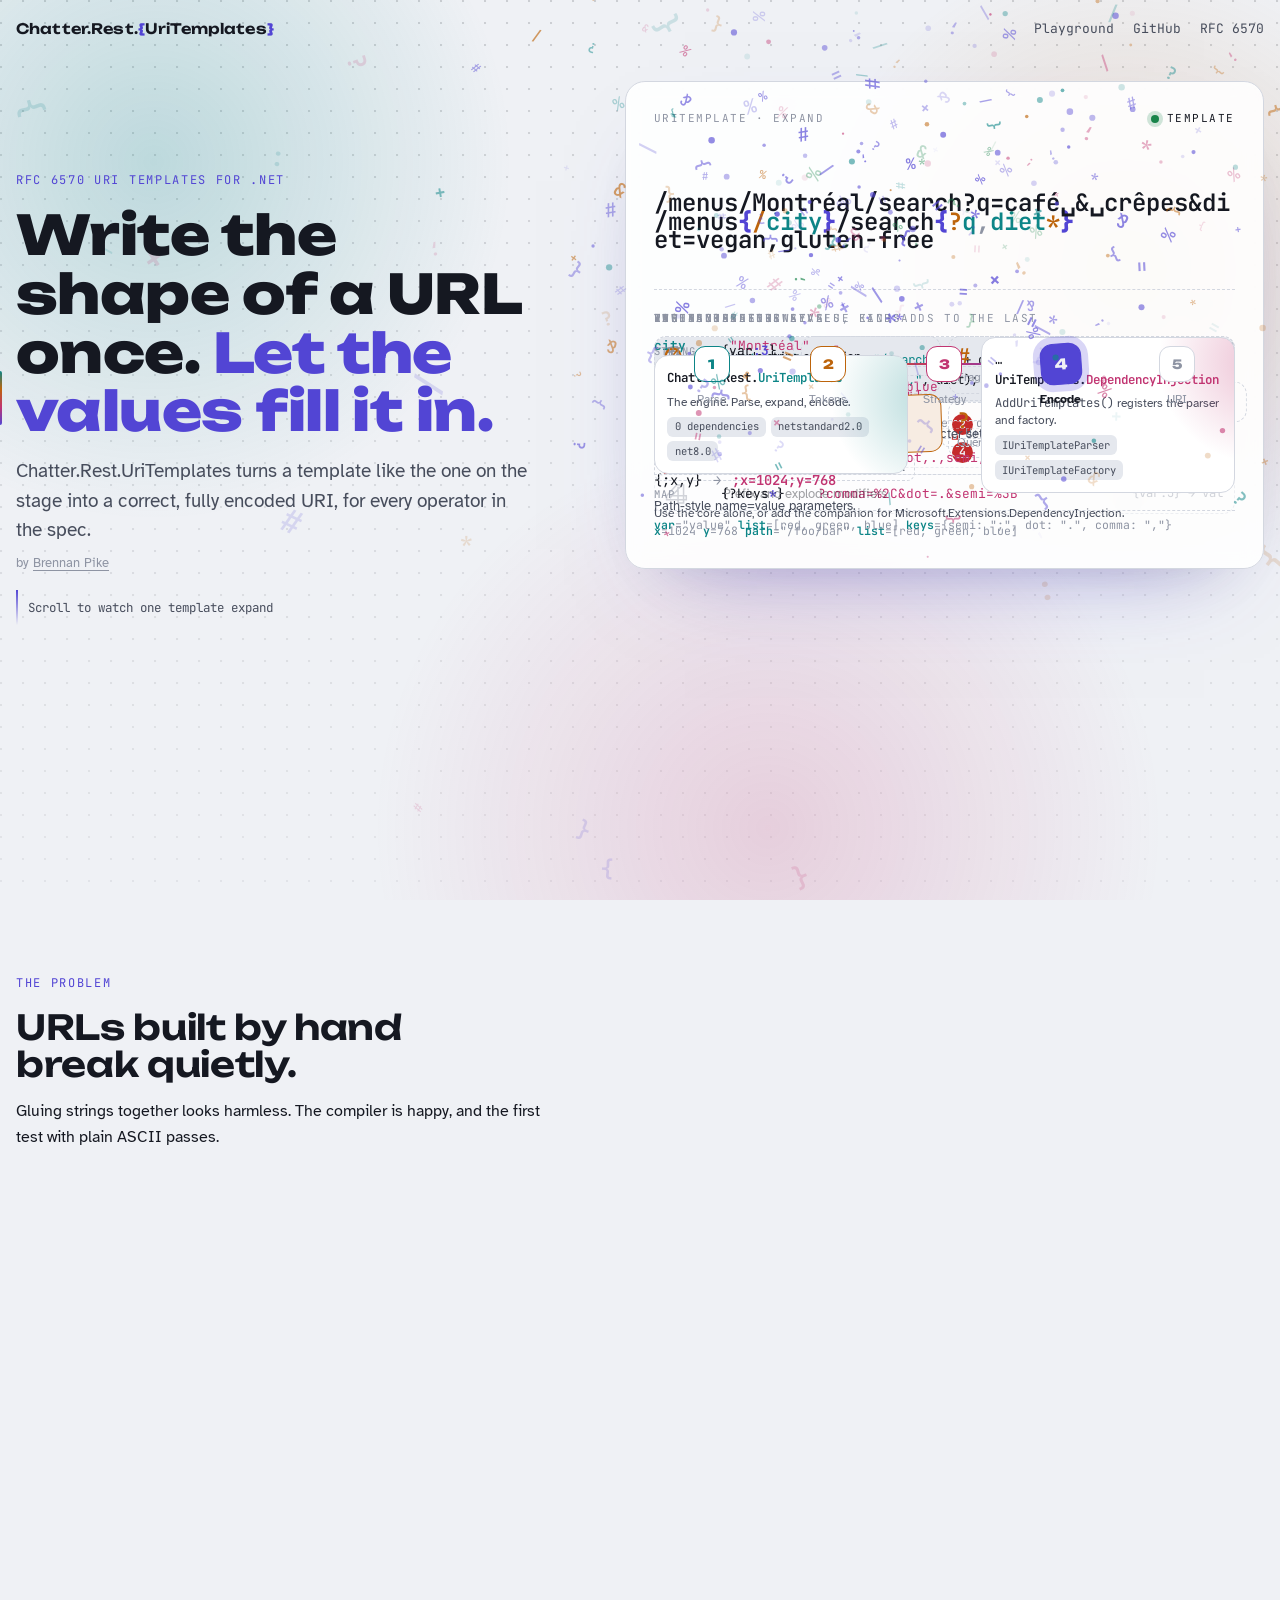
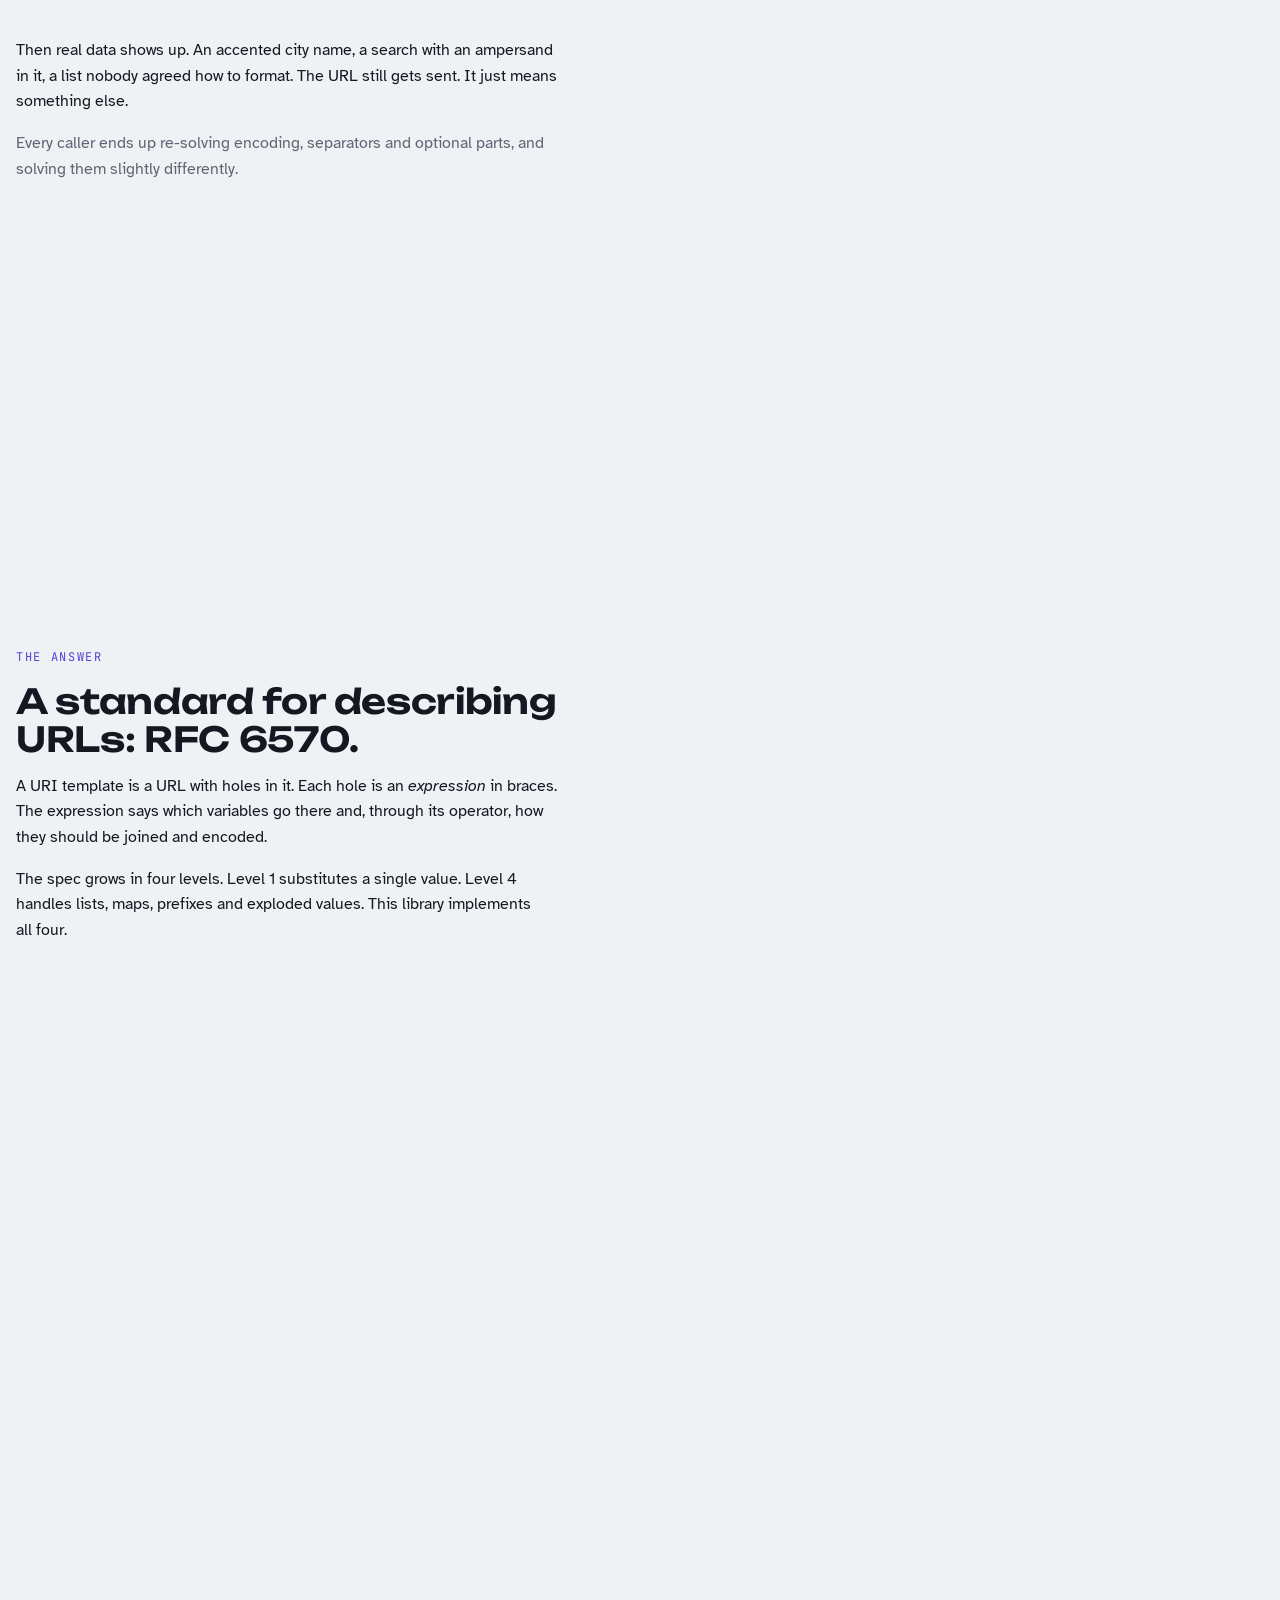
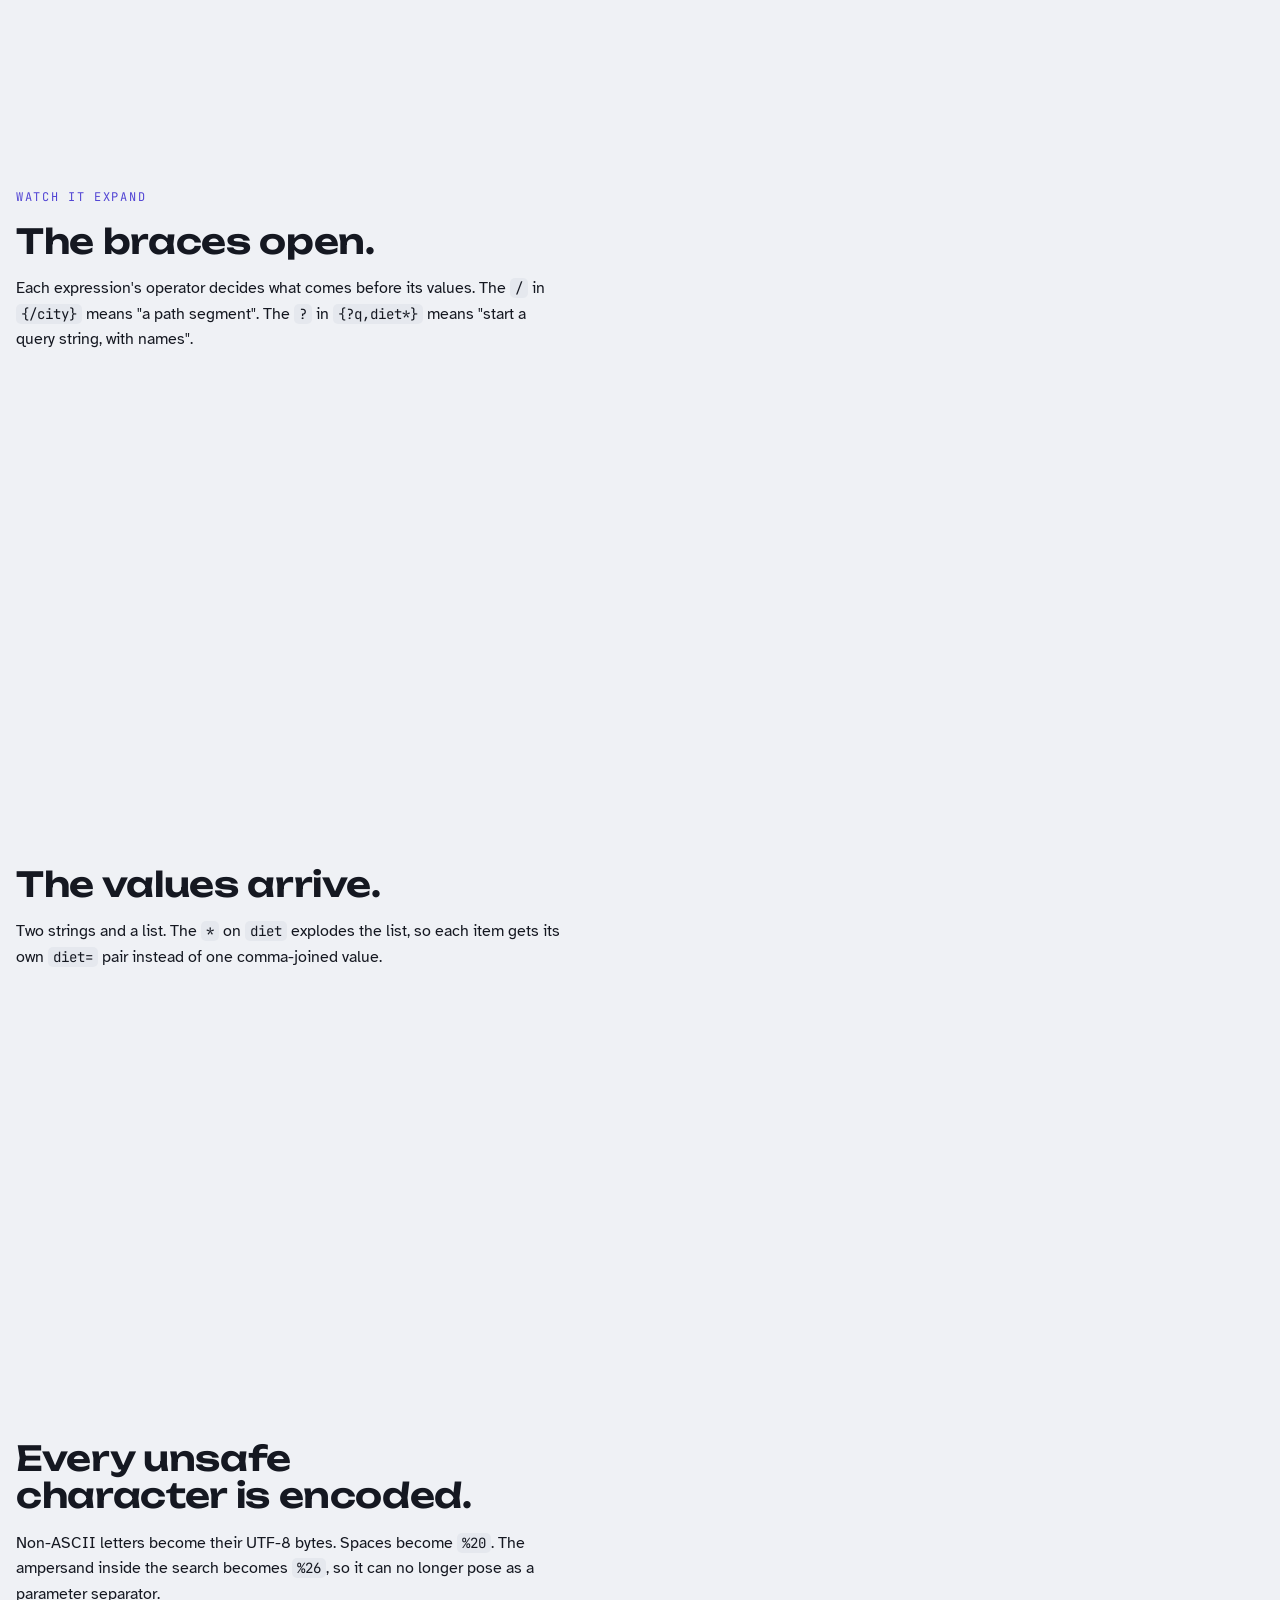
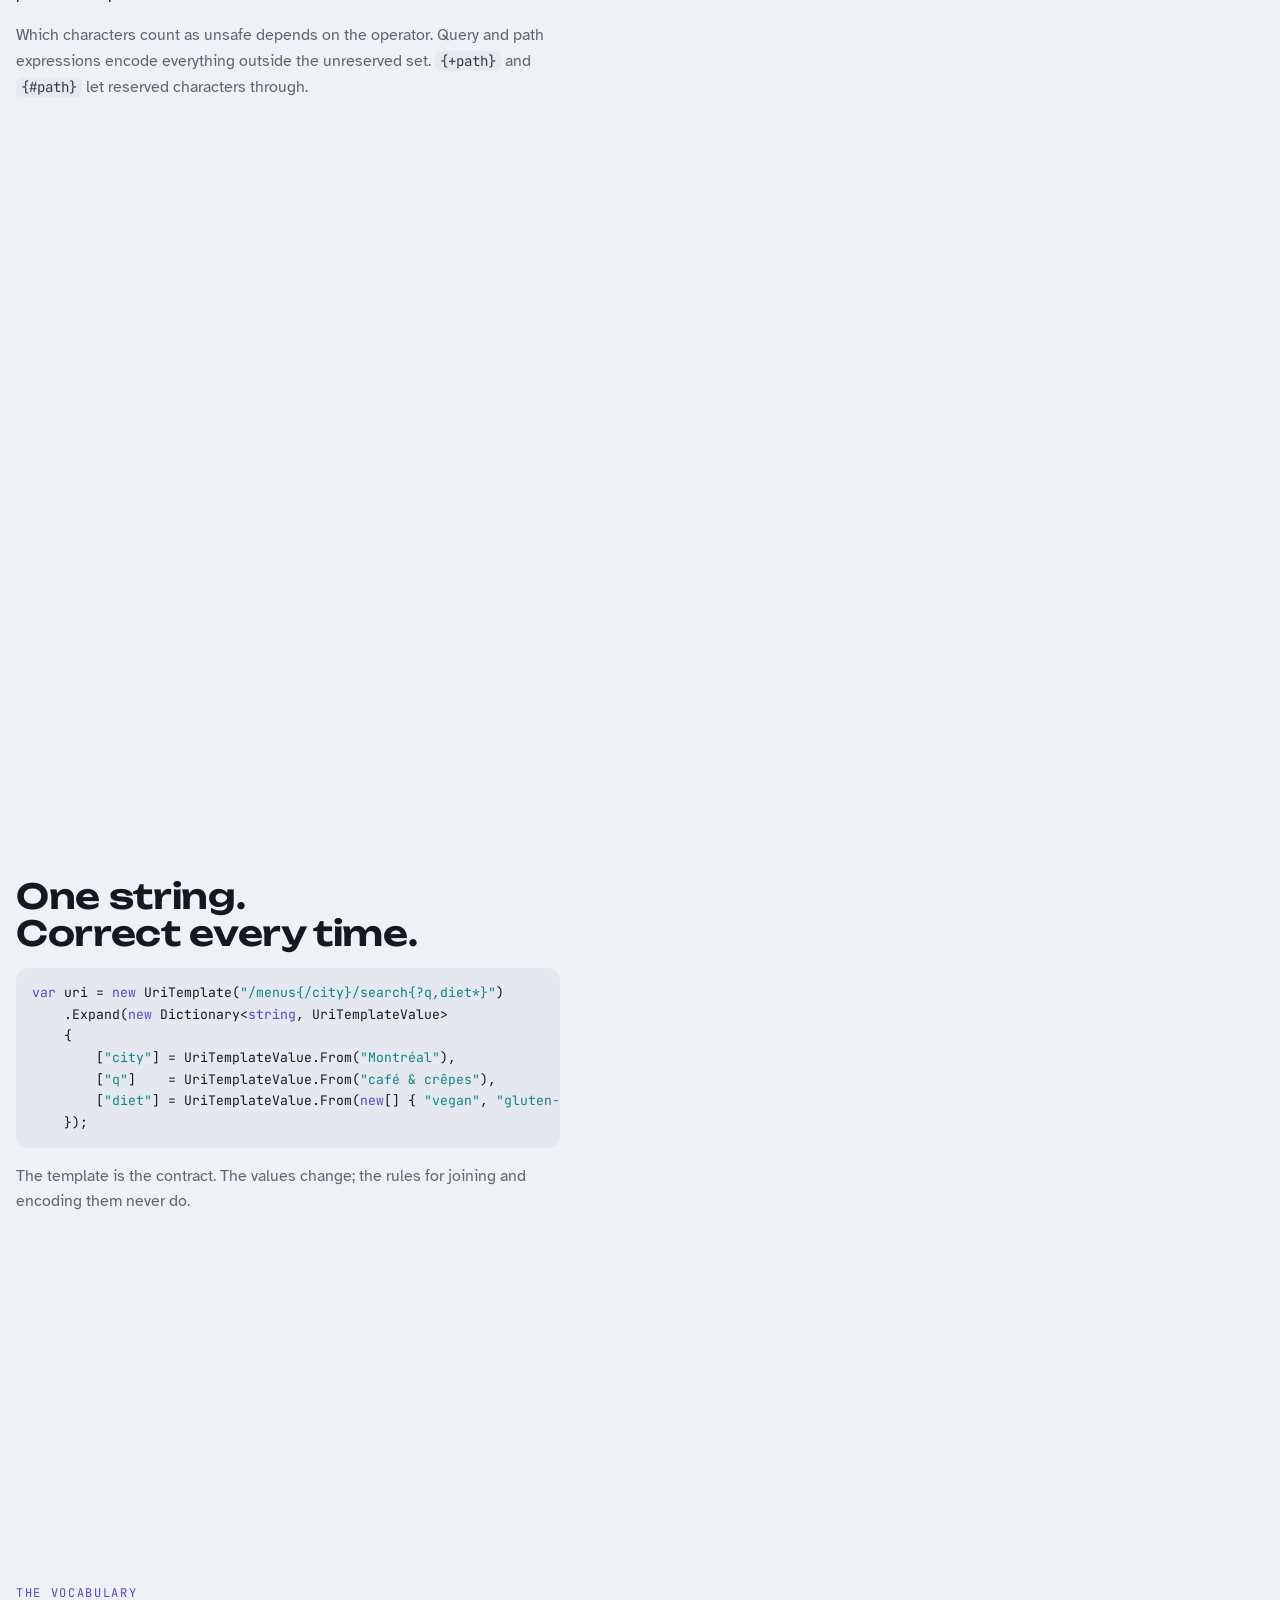
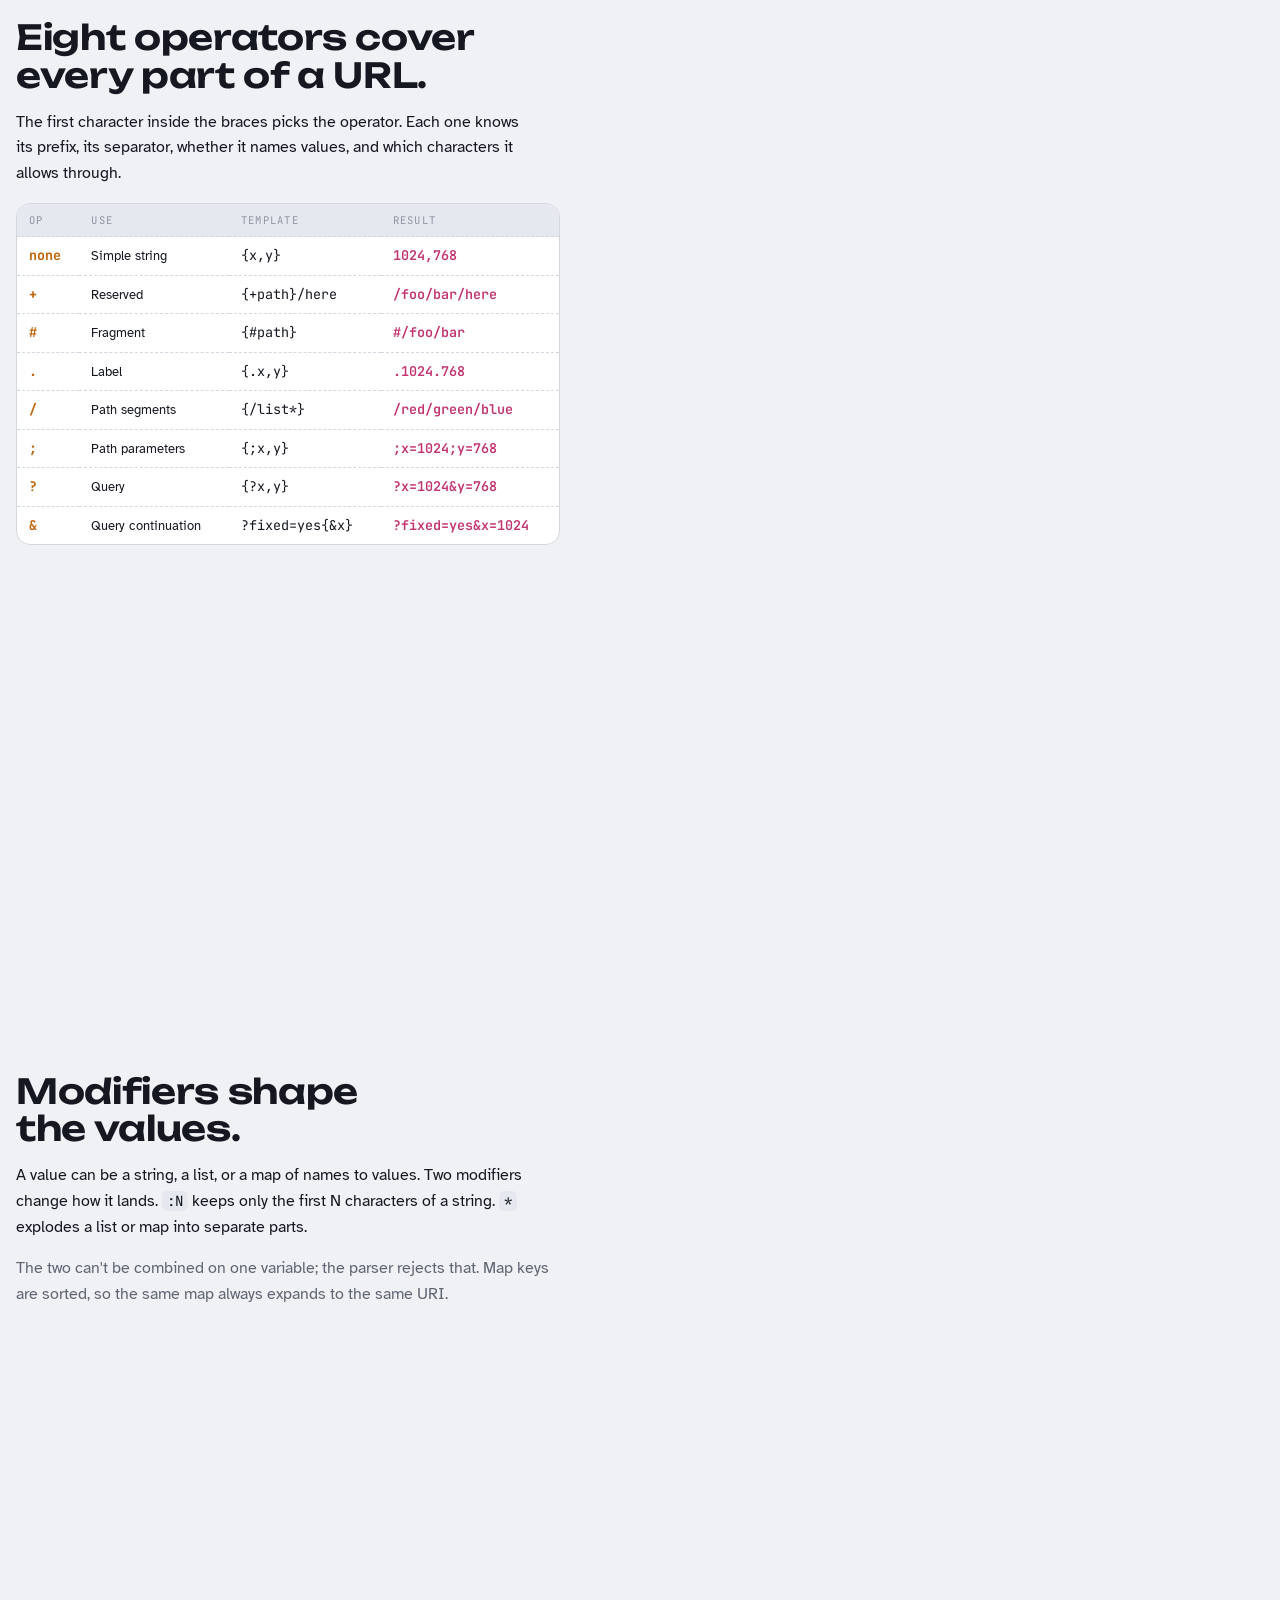
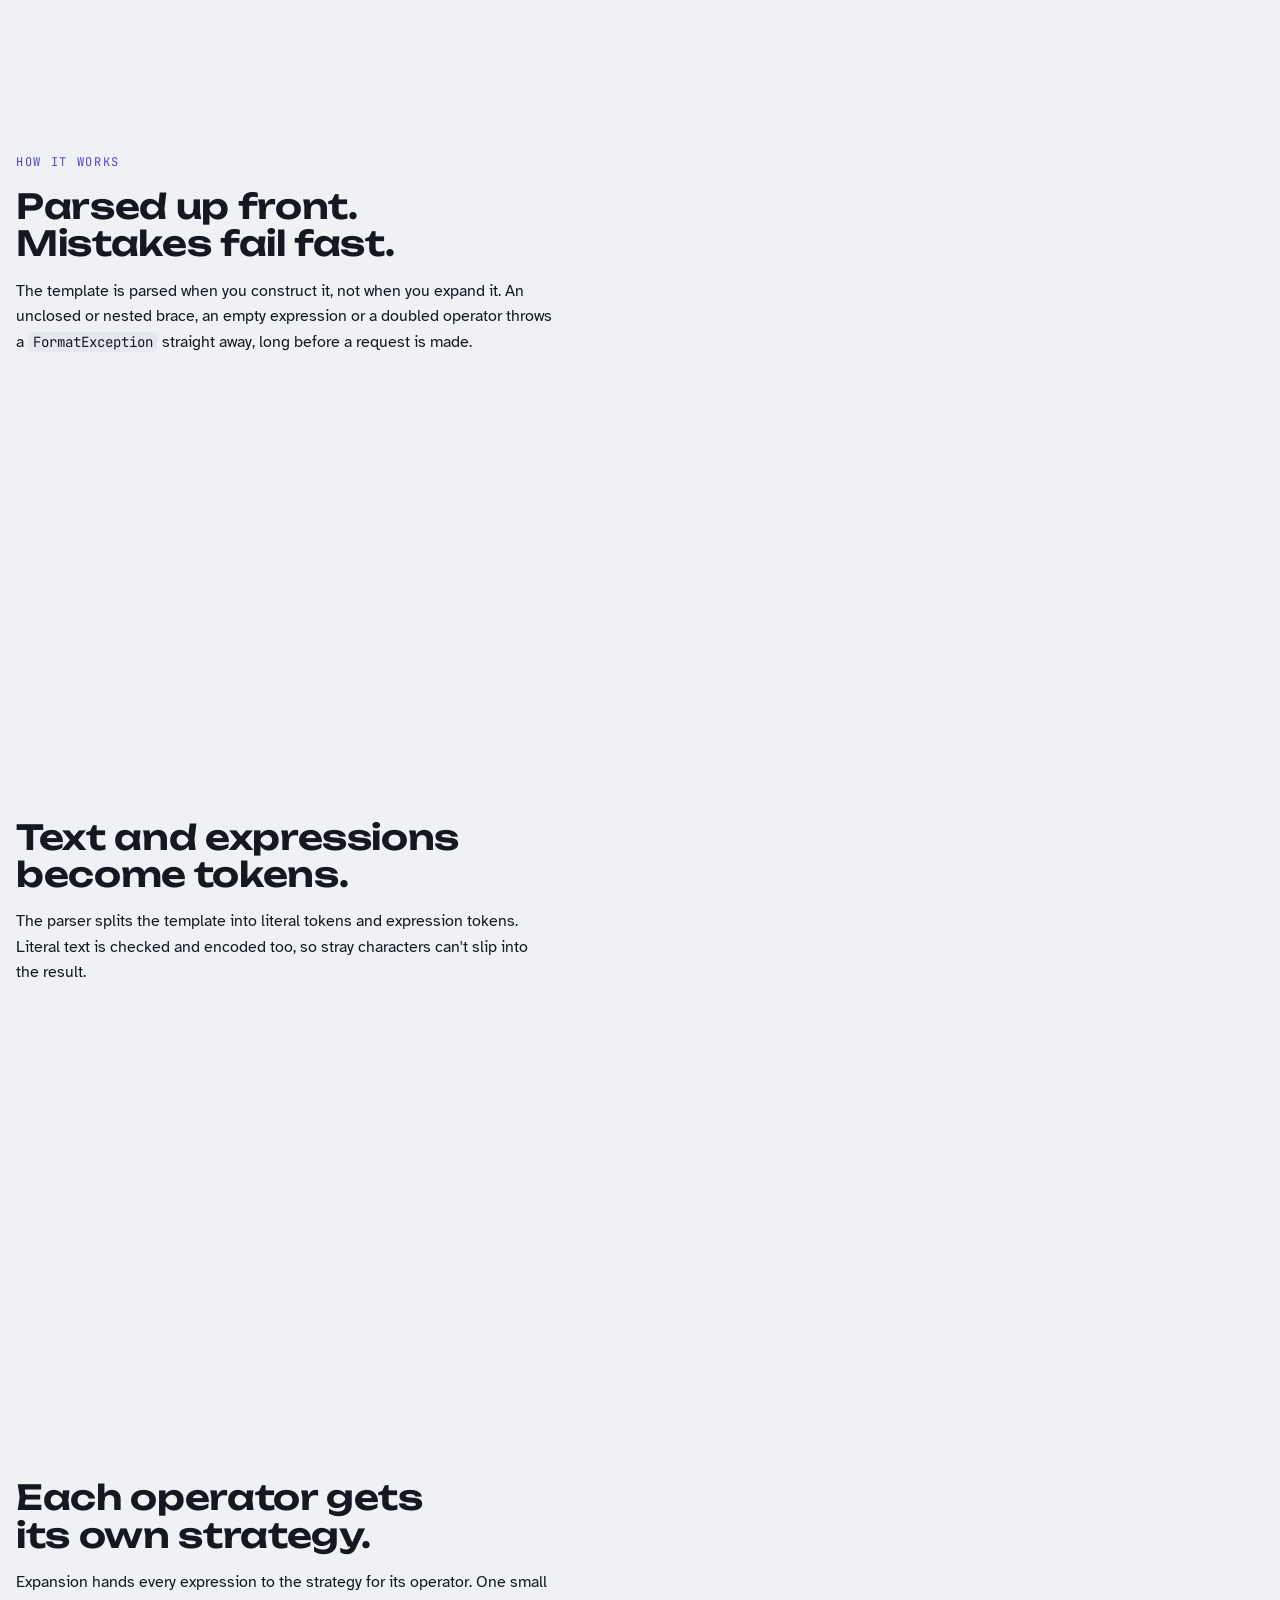
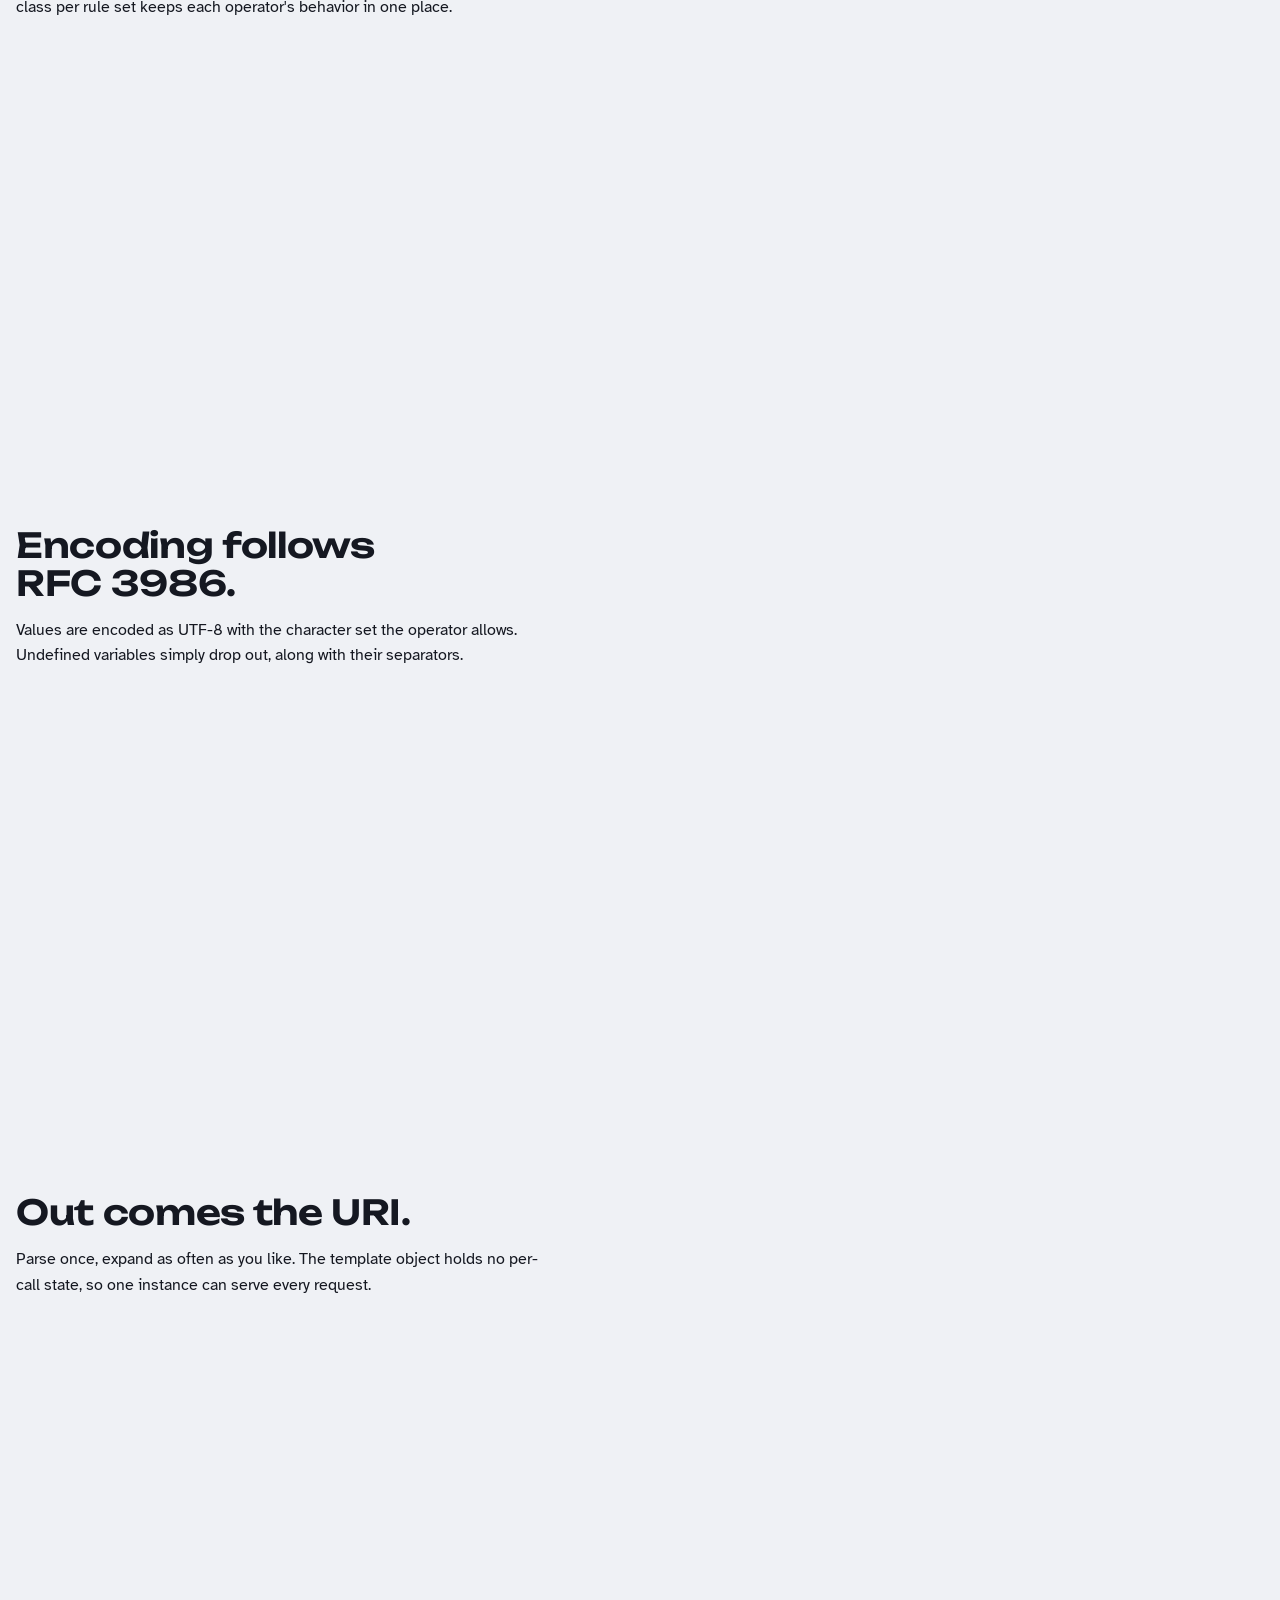
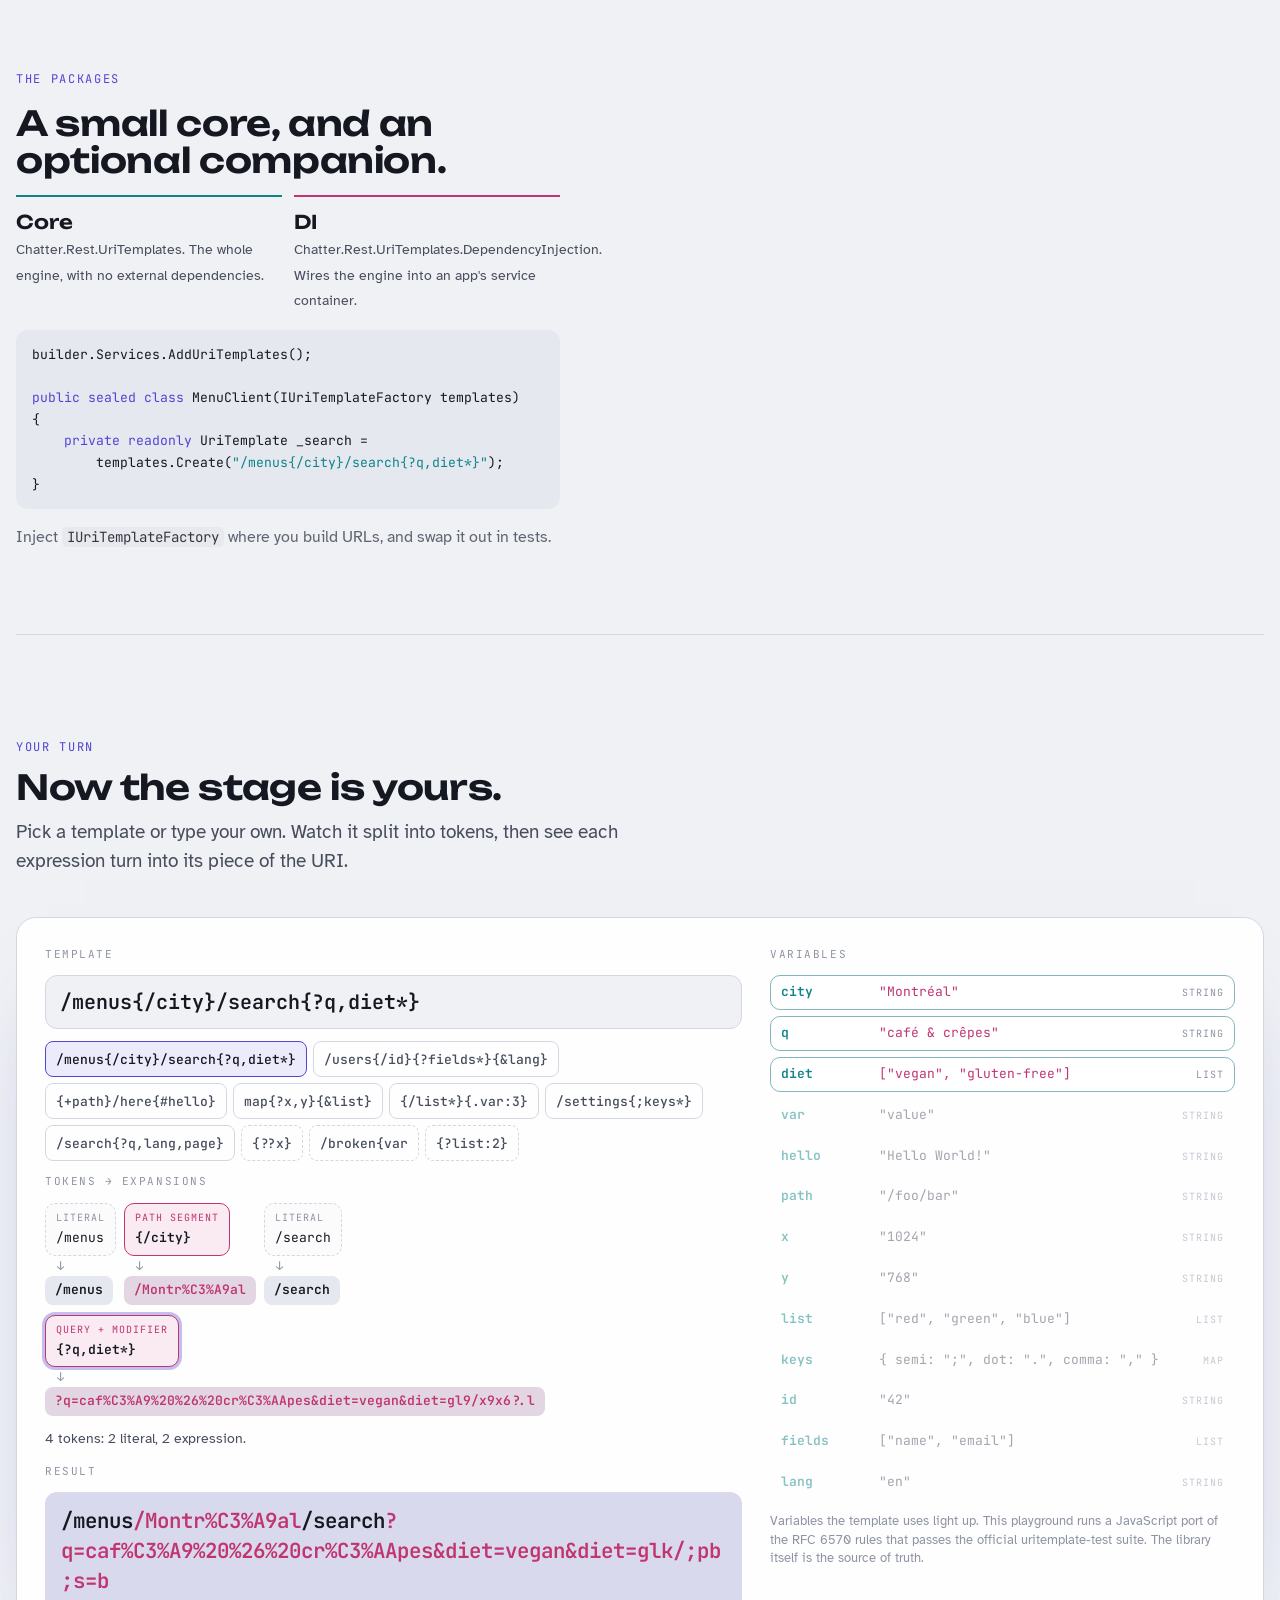
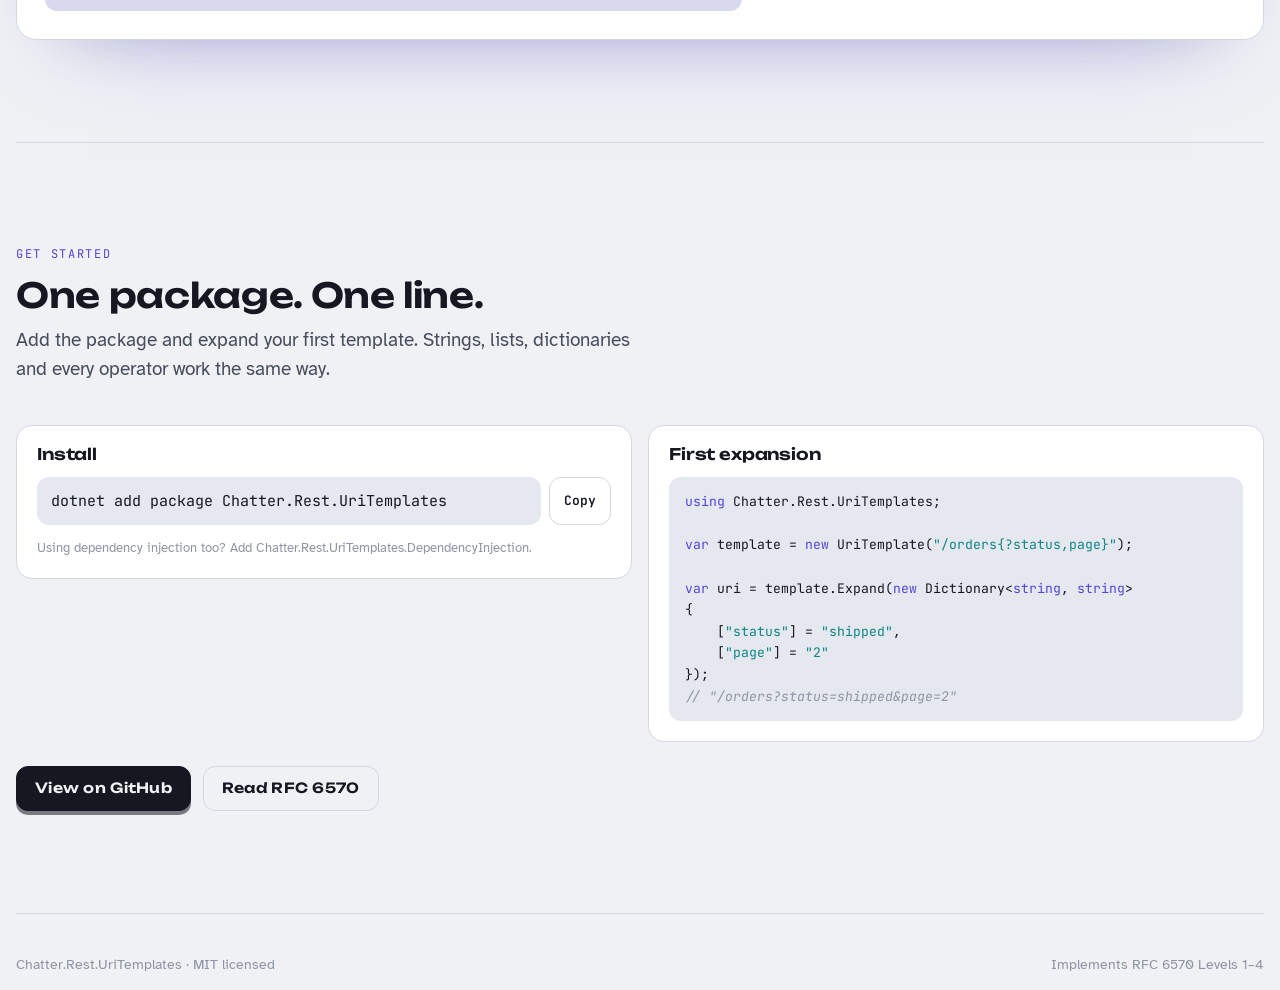
==== commit 7b50d9c3: "feat(web): credit the author in the site hero Add a small muted "by Brennan Pike" byline under the h" ====
--- a/web/index.html
+++ b/web/index.html
@@ -5,6 +5,7 @@
 <meta name="viewport" content="width=device-width, initial-scale=1, viewport-fit=cover">
 <title>Chatter.Rest.UriTemplates</title>
 <meta name="description" content="RFC 6570 URI Templates for .NET. Watch a URI template expand step by step, then try your own templates in the browser.">
+<meta name="author" content="Brennan Pike">
 <meta property="og:title" content="Chatter.Rest.UriTemplates">
 <meta property="og:description" content="RFC 6570 URI Templates for .NET, Levels 1 to 4, with zero dependencies.">
 <meta property="og:type" content="website">
@@ -169,6 +170,7 @@
           <p class="eyebrow">RFC 6570 URI Templates for .NET</p>
           <h1 id="h-hero">Write the shape of a URL once. <em>Let the values fill it in.</em></h1>
           <p class="lede">Chatter.Rest.UriTemplates turns a template like the one on the stage into a correct, fully encoded URI, for every operator in the spec.</p>
+          <p class="byline">by <a href="https://github.com/brenpike" target="_blank" rel="noopener">Brennan Pike</a></p>
           <p class="scroll-cue"><span aria-hidden="true"></span>Scroll to watch one template expand</p>
         </div>
       </section>
--- a/web/assets/site.css
+++ b/web/assets/site.css
@@ -389,6 +389,9 @@
 p { margin: 0; text-wrap: pretty; }
 .lede { font-size: var(--step-1); line-height: 1.55; color: var(--ink2); }
 .muted { color: var(--ink2); opacity: .85; }
+.byline { font-size: var(--step--1); color: var(--mute); margin-top: -.5rem; }
+.byline a { text-decoration-thickness: 1px; text-underline-offset: 3px; }
+.byline a:hover { color: var(--ink2); }
 .story p code, .lede code, .fine code { font-size: .88em; padding: 1px 5px; border-radius: 5px; background: var(--sunk); color: var(--ink); }
 pre.block {
   margin: 0; padding: 14px 16px; background: var(--sunk); border-radius: 12px;
